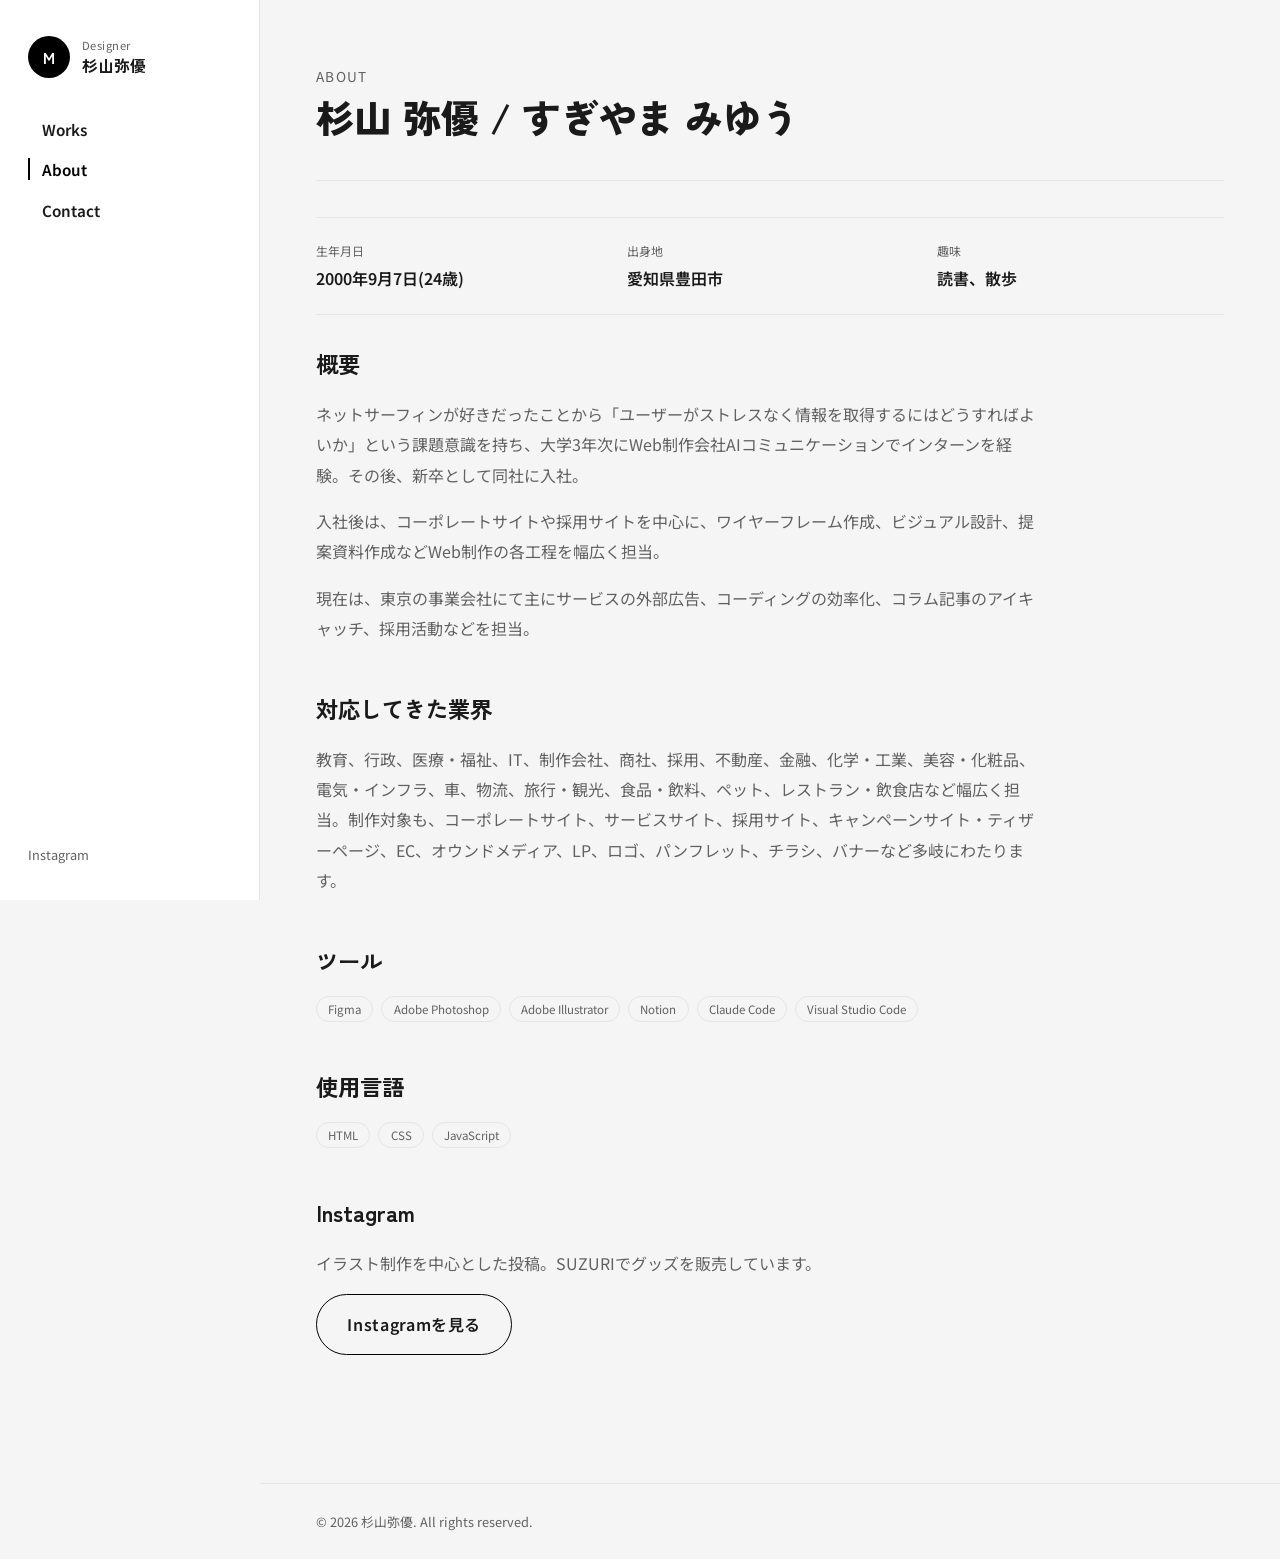
==== about.html @ 7ac0f760 "ABOUTページのプロフィール内容を更新 - MBTIを削除、趣味に「散歩」を追加 - 概要・現在の担当業務の説明文を更新 - ツール欄にClaude Code/Visual Studio Codeを" ====
<!DOCTYPE html>
<html lang="ja">
<head>
  <meta charset="UTF-8" />
  <meta name="viewport" content="width=device-width, initial-scale=1.0" />
  <title>About | ポートフォリオ</title>
  <link rel="stylesheet" href="css/styles.css" />
</head>
<body>
  <div class="layout">
    <aside class="sidebar">
      <a href="index.html" class="sidebar-profile">
        <span class="avatar">M</span>
        <span>
          <p class="sidebar-role">Designer</p>
          <p class="sidebar-name">杉山弥優</p>
        </span>
      </a>
      <nav class="sidebar-nav">
        <a href="works.html">Works</a>
        <a href="about.html">About</a>
        <a href="contact.html">Contact</a>
      </nav>
      <div class="sidebar-social">
        <a href="https://www.instagram.com/illustrate_sugiyama/" target="_blank" rel="noopener">Instagram</a>
      </div>
    </aside>
    <div class="sidebar-overlay"></div>

    <div class="main-column">
      <div class="mobile-topbar">
        <a href="index.html" class="logo">Portfolio</a>
        <button class="menu-toggle" aria-label="メニューを開く" aria-expanded="false">☰</button>
      </div>

      <main class="content">
        <section class="page-header">
          <p class="page-eyebrow">ABOUT</p>
          <h1>杉山 弥優 / すぎやま みゆう</h1>
        </section>

        <dl class="meta-grid about-meta">
          <div>
            <dt>生年月日</dt>
            <dd>2000年9月7日(24歳)</dd>
          </div>
          <div>
            <dt>出身地</dt>
            <dd>愛知県豊田市</dd>
          </div>
          <div>
            <dt>趣味</dt>
            <dd>読書、散歩</dd>
          </div>
        </dl>

        <section class="work-detail-section">
          <h2>概要</h2>
          <p>ネットサーフィンが好きだったことから「ユーザーがストレスなく情報を取得するにはどうすればよいか」という課題意識を持ち、大学3年次にWeb制作会社AIコミュニケーションでインターンを経験。その後、新卒として同社に入社。</p>
          <p>入社後は、コーポレートサイトや採用サイトを中心に、ワイヤーフレーム作成、ビジュアル設計、提案資料作成などWeb制作の各工程を幅広く担当。</p>
          <p>現在は、東京の事業会社にて主にサービスの外部広告、コーディングの効率化、コラム記事のアイキャッチ、採用活動などを担当。</p>
        </section>

        <section class="work-detail-section">
          <h2>対応してきた業界</h2>
          <p>教育、行政、医療・福祉、IT、制作会社、商社、採用、不動産、金融、化学・工業、美容・化粧品、電気・インフラ、車、物流、旅行・観光、食品・飲料、ペット、レストラン・飲食店など幅広く担当。制作対象も、コーポレートサイト、サービスサイト、採用サイト、キャンペーンサイト・ティザーページ、EC、オウンドメディア、LP、ロゴ、パンフレット、チラシ、バナーなど多岐にわたります。</p>
        </section>

        <section class="work-detail-section">
          <h2>ツール</h2>
          <div class="work-tags">
            <span class="work-tag">Figma</span>
            <span class="work-tag">Adobe Photoshop</span>
            <span class="work-tag">Adobe Illustrator</span>
            <span class="work-tag">Notion</span>
            <span class="work-tag">Claude Code</span>
            <span class="work-tag">Visual Studio Code</span>
          </div>
        </section>

        <section class="work-detail-section">
          <h2>使用言語</h2>
          <div class="work-tags">
            <span class="work-tag">HTML</span>
            <span class="work-tag">CSS</span>
            <span class="work-tag">JavaScript</span>
          </div>
        </section>

        <section class="work-detail-section">
          <h2>Instagram</h2>
          <p>イラスト制作を中心とした投稿。SUZURIでグッズを販売しています。</p>
          <p><a href="https://www.instagram.com/illustrate_sugiyama/" class="button secondary" target="_blank" rel="noopener">Instagramを見る</a></p>
        </section>
      </main>

      <footer class="site-footer">
        <p>© 2026 杉山弥優. All rights reserved.</p>
      </footer>
    </div>
  </div>

  <script src="js/main.js"></script>
</body>
</html>
---- css/styles.css ----
@import url('https://fonts.googleapis.com/css2?family=Zen+Kaku+Gothic+New:wght@400;500;700;900&family=Noto+Sans+JP:wght@400;500;700&display=swap');

:root {
  color-scheme: light;
  --bg: #f5f5f5;
  --surface: #ffffff;
  --canvas: #e6e6e6;
  --text: #1a1a1a;
  --muted: #616161;
  --border: #e5e5e5;
  --accent: #222222;
  --accent-strong: #000000;
  --shadow: 0 24px 64px rgba(0, 0, 0, 0.08);
  --font-heading: 'Zen Kaku Gothic New', 'Noto Sans JP', sans-serif;
  --font-body: 'Noto Sans JP', system-ui, sans-serif;
}

* {
  box-sizing: border-box;
}

html, body {
  margin: 0;
  padding: 0;
  font-family: var(--font-body);
  background: var(--bg);
  color: var(--text);
}

img {
  max-width: 100%;
  display: block;
}

a {
  color: inherit;
  text-decoration: none;
}

button {
  font: inherit;
}

/* ===== 全体レイアウト:左サイドバー + コンテンツ ===== */

.layout {
  display: flex;
  min-height: 100vh;
  align-items: stretch;
}

.sidebar {
  width: 260px;
  flex-shrink: 0;
  background: var(--surface);
  border-right: 1px solid var(--border);
  padding: 2.25rem 1.75rem;
  display: flex;
  flex-direction: column;
  gap: 2.5rem;
  position: sticky;
  top: 0;
  align-self: flex-start;
  height: 100vh;
  overflow-y: auto;
}

.sidebar-profile {
  display: flex;
  align-items: center;
  gap: 0.75rem;
}

.sidebar-profile:hover {
  opacity: 0.7;
}

.avatar {
  width: 42px;
  height: 42px;
  border-radius: 50%;
  background: var(--accent-strong);
  color: #fff;
  display: flex;
  align-items: center;
  justify-content: center;
  font-family: var(--font-heading);
  font-weight: 700;
  flex-shrink: 0;
}

.sidebar-role {
  margin: 0;
  font-size: 0.7rem;
  color: var(--muted);
  letter-spacing: 0.04em;
}

.sidebar-name {
  margin: 0;
  font-family: var(--font-heading);
  font-weight: 700;
  font-size: 1rem;
}

.sidebar-nav {
  display: flex;
  flex-direction: column;
  gap: 1.15rem;
}

.sidebar-nav a {
  font-weight: 600;
  font-size: 0.95rem;
  color: var(--text);
  border-left: 2px solid transparent;
  padding-left: 0.75rem;
  transition: color 0.2s ease, border-color 0.2s ease;
}

.sidebar-nav a:hover,
.sidebar-nav a.is-current {
  color: var(--accent-strong);
  border-left-color: var(--accent-strong);
}

.sidebar-social {
  margin-top: auto;
  display: flex;
  flex-direction: column;
  gap: 0.6rem;
}

.sidebar-social a {
  font-size: 0.8rem;
  color: var(--muted);
  transition: color 0.2s ease;
}

.sidebar-social a:hover {
  color: var(--text);
}

.mobile-topbar {
  display: none;
  align-items: center;
  justify-content: space-between;
  padding: 1rem 1.25rem;
  background: var(--surface);
  border-bottom: 1px solid var(--border);
  position: sticky;
  top: 0;
  z-index: 30;
}

.mobile-topbar .logo {
  font-family: var(--font-heading);
  font-weight: 700;
  letter-spacing: 0.05em;
}

.menu-toggle {
  background: transparent;
  border: none;
  font-size: 1.4rem;
  color: var(--text);
}

.sidebar-overlay {
  display: none;
}

.main-column {
  flex: 1;
  min-width: 0;
  display: flex;
  flex-direction: column;
}

.content {
  flex: 1;
  min-width: 0;
  padding: 3rem 3.5rem 5rem;
}

/* ===== TOPページ:角丸ヒーロー ===== */

.hero-card {
  background: var(--canvas);
  border-radius: 28px;
  padding: 3.5rem 2rem;
  display: flex;
  flex-direction: column;
  align-items: center;
  justify-content: center;
  gap: 1.5rem;
  position: relative;
  overflow: hidden;
  min-height: 420px;
  text-align: center;
}

.hero-visual {
  width: min(340px, 85%);
  aspect-ratio: 4 / 5;
  border-radius: 22px;
  background: linear-gradient(160deg, #d6d6d6, #b9b9b9);
  display: flex;
  align-items: center;
  justify-content: center;
  color: var(--muted);
  font-size: 0.85rem;
  letter-spacing: 0.05em;
}

.hero-caption-top {
  position: absolute;
  top: 2rem;
  left: 2rem;
  letter-spacing: 0.03em;
  color: var(--muted);
  font-size: 0.9rem;
  margin: 0;
}

.hero-caption-side {
  position: absolute;
  top: 2rem;
  right: 2rem;
  text-align: right;
  letter-spacing: 0.03em;
  color: var(--muted);
  line-height: 1.7;
  font-size: 0.9rem;
}

.hero-caption-bottom {
  position: absolute;
  bottom: 1.5rem;
  left: 50%;
  transform: translateX(-50%);
  color: var(--muted);
  font-size: 0.8rem;
  letter-spacing: 0.12em;
  margin: 0;
}

.hero-text {
  margin-top: 0.5rem;
}

.eyebrow {
  margin: 0;
  color: var(--muted);
  font-weight: 500;
  letter-spacing: 0.08em;
}

.hero-text h1 {
  margin: 2rem 0 0.75rem;
  font-family: var(--font-heading);
  font-weight: 700;
  font-size: clamp(1.9rem, 3.4vw, 2.75rem);
  line-height: 1.4;
}

.hero-text p {
  margin: 0;
  margin-top: 1.25rem;
  line-height: 1.9;
  color: var(--muted);
}

.hero-actions {
  margin-top: 1.5rem;
}

/* ===== セクション共通 ===== */

.section {
  padding: 4rem 0;
}

.section:first-child {
  padding-top: 0;
}

.section h2 {
  margin: 0 0 1.5rem;
  font-family: var(--font-heading);
  font-size: 1.8rem;
  font-weight: 700;
}

.section-lead {
  margin: -0.75rem 0 2rem;
  color: var(--muted);
  line-height: 1.8;
  max-width: 640px;
}

.section-footer {
  margin-top: 2rem;
}

.about-grid {
  display: grid;
  gap: 1.5rem;
  grid-template-columns: repeat(2, minmax(0, 1fr));
}

.about-grid h3 {
  margin-top: 0;
  font-family: var(--font-heading);
}

.about-grid ul {
  padding-left: 1.2rem;
  margin: 0;
}

/* ===== カード共通(TOP作品ティザーで使用) ===== */

.card-list {
  display: grid;
  gap: 1.5rem;
  grid-template-columns: repeat(auto-fill, minmax(240px, 1fr));
}

.card {
  padding: 1.6rem;
  background: var(--surface);
  border: 1px solid var(--border);
  border-radius: 16px;
  box-shadow: var(--shadow);
  transition: transform 0.25s ease, box-shadow 0.25s ease;
}

.card:hover {
  transform: translateY(-4px);
  box-shadow: 0 32px 72px rgba(0, 0, 0, 0.12);
}

.card h3 {
  margin-top: 0;
  font-family: var(--font-heading);
}

.card p {
  color: var(--muted);
  line-height: 1.7;
}

.contact-section {
  text-align: center;
}

.contact-section p {
  margin: 0 0 1.5rem;
  color: var(--muted);
}

.contact-actions {
  display: flex;
  justify-content: center;
  gap: 1rem;
  flex-wrap: wrap;
}

/* ===== ボタン ===== */

.button {
  display: inline-flex;
  align-items: center;
  justify-content: center;
  padding: 0.9rem 1.9rem;
  border-radius: 999px;
  background: var(--accent-strong);
  color: white;
  font-weight: 600;
  letter-spacing: 0.04em;
  transition: transform 0.2s ease, opacity 0.2s ease;
}

.button:hover {
  opacity: 0.8;
  transform: translateY(-2px);
}

.button.secondary {
  background: transparent;
  border: 1px solid var(--accent-strong);
  color: var(--text);
}

/* ===== 内側ページ共通ヘッダー(ABOUT/PROCESS等) ===== */

.page-header {
  padding: 0 0 2.25rem;
  margin-bottom: 2.25rem;
  border-bottom: 1px solid var(--border);
}

.page-eyebrow {
  margin: 0 0 0.5rem;
  color: var(--muted);
  font-size: 0.85rem;
  letter-spacing: 0.1em;
}

.page-header h1 {
  margin: 0;
  font-family: var(--font-heading);
  font-weight: 900;
  font-size: clamp(1.9rem, 3vw, 2.6rem);
}

.page-header p {
  margin: 1rem 0 0;
  color: var(--muted);
  max-width: 640px;
  line-height: 1.8;
}

/* ===== WORKS詳細 ===== */

.work-detail-summary {
  margin: 1rem 0 0;
  color: var(--muted);
  max-width: 640px;
  line-height: 1.8;
}

.meta-grid {
  display: grid;
  grid-template-columns: repeat(auto-fit, minmax(160px, 1fr));
  gap: 1.5rem;
  margin: 2rem 0;
  padding: 1.5rem 0;
  border-top: 1px solid var(--border);
  border-bottom: 1px solid var(--border);
}

.meta-grid dt {
  font-size: 0.75rem;
  color: var(--muted);
  margin-bottom: 0.4rem;
}

.meta-grid dd {
  margin: 0;
  font-weight: 600;
  word-break: break-word;
}

.work-detail-thumb {
  aspect-ratio: 16 / 9;
  font-size: 1rem;
  margin-bottom: 2.5rem;
}

.work-detail-section {
  margin-bottom: 3rem;
}

.work-detail-section h2 {
  font-family: var(--font-heading);
  font-size: 1.4rem;
  margin: 0 0 1.25rem;
}

.work-detail-section > p {
  max-width: 720px;
  color: var(--muted);
  line-height: 1.9;
}

.work-meta {
  font-size: 0.85rem;
}

.work-detail-tags {
  margin-bottom: 2rem;
}

.work-meta-list {
  display: flex;
  flex-direction: column;
  gap: 1rem;
  margin: 2rem 0;
  padding-top: 1.5rem;
  border-top: 1px solid var(--border);
}

.work-meta-list > div {
  display: flex;
  gap: 1.5rem;
}

.work-meta-list dt {
  flex: 0 0 90px;
  color: var(--muted);
  font-size: 0.85rem;
}

.work-meta-list dd {
  margin: 0;
  font-weight: 600;
}

.work-detail-link {
  display: flex;
  align-items: center;
  gap: 0.5rem;
  padding-top: 1.5rem;
  margin: 0 0 2rem;
  border-top: 1px solid var(--border);
  color: var(--muted);
}

.work-detail-link a {
  color: var(--text);
  word-break: break-all;
}

.work-points {
  margin: 0;
  padding-left: 1.2rem;
  max-width: 720px;
  display: flex;
  flex-direction: column;
  gap: 0.75rem;
  color: var(--muted);
  line-height: 1.8;
}

.process-list {
  display: flex;
  flex-direction: column;
  gap: 2rem;
}

.process-step {
  display: grid;
  grid-template-columns: 220px 1fr;
  gap: 1.5rem;
  align-items: start;
}

.process-step-image {
  aspect-ratio: 4 / 3;
  border-radius: 16px;
  background: var(--canvas);
  display: flex;
  align-items: center;
  justify-content: center;
  color: var(--muted);
  font-size: 0.8rem;
}

.process-step h3 {
  margin: 0 0 0.5rem;
  font-family: var(--font-heading);
  font-size: 1.05rem;
}

.process-step p {
  margin: 0;
  color: var(--muted);
  line-height: 1.8;
}

@media (max-width: 640px) {
  .meta-grid {
    grid-template-columns: 1fr;
  }

  .process-step {
    grid-template-columns: 1fr;
  }
}

/* ===== WORKS一覧:フィルタピル + カードグリッド ===== */

.works-title-row {
  display: flex;
  align-items: baseline;
  gap: 0.6rem;
  flex-wrap: wrap;
}

.works-count {
  font-size: 1rem;
  color: var(--muted);
}

.filter-pills {
  display: flex;
  flex-direction: column;
  gap: 0.85rem;
  margin: 1.75rem 0 2.5rem;
}

.filter-pills > .filter-pill {
  align-self: flex-start;
}

.filter-group {
  display: flex;
  flex-wrap: wrap;
  align-items: center;
  gap: 0.75rem;
}

.filter-group-label {
  flex: 0 0 auto;
  font-size: 0.78rem;
  color: var(--muted);
  min-width: 120px;
}

.filter-group-pills {
  display: flex;
  flex-wrap: wrap;
  gap: 0.6rem;
}

.filter-pill {
  padding: 0.5rem 1.15rem;
  border-radius: 999px;
  border: 1px solid var(--border);
  background: var(--surface);
  color: var(--muted);
  font-size: 0.85rem;
  cursor: pointer;
  transition: background 0.2s ease, color 0.2s ease, border-color 0.2s ease;
}

.filter-pill:hover {
  border-color: var(--accent-strong);
  color: var(--text);
}

.filter-pill.is-active {
  background: var(--accent-strong);
  border-color: var(--accent-strong);
  color: #fff;
}

.works-grid {
  display: grid;
  grid-template-columns: repeat(2, 1fr);
  gap: 2rem;
}

.work-card {
  display: block;
}

.work-thumb {
  border-radius: 20px;
  background: var(--canvas);
  aspect-ratio: 4 / 3;
  display: flex;
  align-items: center;
  justify-content: center;
  color: var(--muted);
  font-size: 0.85rem;
  overflow: hidden;
  transition: transform 0.25s ease;
}

.work-card:hover .work-thumb {
  transform: translateY(-5px);
}

.work-card h3 {
  margin: 1rem 0 0.6rem;
  font-family: var(--font-heading);
  font-size: 1.05rem;
}

.work-card-meta {
  display: flex;
  align-items: center;
  justify-content: space-between;
  gap: 0.75rem;
}

.work-tags {
  display: flex;
  gap: 0.5rem;
  flex-wrap: wrap;
}

.work-period {
  font-size: 0.75rem;
  color: var(--muted);
  white-space: nowrap;
}

.work-tag {
  font-size: 0.72rem;
  padding: 0.25rem 0.7rem;
  border-radius: 999px;
  background: var(--bg);
  color: var(--muted);
  border: 1px solid var(--border);
}

.coming-soon {
  padding: 1rem 0 2rem;
}

.coming-soon .placeholder-box {
  border: 1px dashed var(--border);
  border-radius: 16px;
  padding: 3rem 2rem;
  text-align: center;
  color: var(--muted);
  line-height: 1.9;
}

/* ===== フッター ===== */

.site-footer {
  border-top: 1px solid var(--border);
  padding: 1.75rem 3.5rem;
  background: var(--bg);
}

.site-footer p {
  margin: 0;
  color: var(--muted);
  font-size: 0.8rem;
}

/* タブレットサイズ */
@media (max-width: 900px) {
  .about-grid {
    grid-template-columns: 1fr;
  }

  .works-grid {
    grid-template-columns: 1fr;
  }
}

@media (max-width: 880px) {
  .layout {
    flex-direction: column;
  }

  .sidebar {
    position: fixed;
    top: 0;
    left: 0;
    height: 100vh;
    width: 260px;
    transform: translateX(-100%);
    transition: transform 0.25s ease;
    z-index: 40;
  }

  .sidebar.is-open {
    transform: translateX(0);
    box-shadow: 0 0 48px rgba(0, 0, 0, 0.18);
  }

  .sidebar-overlay {
    display: none;
    position: fixed;
    inset: 0;
    background: rgba(0, 0, 0, 0.3);
    z-index: 35;
  }

  .sidebar-overlay.is-open {
    display: block;
  }

  .mobile-topbar {
    display: flex;
  }

  .content {
    padding: 2rem 1.25rem 3rem;
  }

  .site-footer {
    padding: 1.5rem 1.25rem;
  }
}

/* スマホサイズ */

@media (max-width: 560px) {
  .hero-card {
    padding: 2.5rem 1.25rem;
    min-height: 360px;
  }

  .hero-caption-top,
  .hero-caption-side {
    position: static;
    text-align: center;
    margin: 0 0 0.5rem;
  }

  .page-header,
  .section {
    padding-top: 2rem;
  }

  .filter-group {
    flex-direction: column;
    align-items: flex-start;
    gap: 0.5rem;
  }

  .filter-group-label {
    min-width: 0;
  }
}

/* ===== 作品詳細モーダル(半分パネル) ===== */

body.modal-open {
  overflow: hidden;
}

.detail-modal-backdrop {
  position: fixed;
  inset: 0;
  background: rgba(0, 0, 0, 0.4);
  opacity: 0;
  pointer-events: none;
  transition: opacity 0.25s ease;
  z-index: 60;
}

.detail-modal-backdrop.is-open {
  opacity: 1;
  pointer-events: auto;
}

.detail-modal {
  position: fixed;
  top: 0;
  right: 0;
  bottom: 0;
  width: min(640px, 58vw);
  background: var(--surface);
  box-shadow: -16px 0 48px rgba(0, 0, 0, 0.18);
  transform: translateX(100%);
  transition: transform 0.3s ease;
  z-index: 61;
  overflow-y: auto;
  padding: 3.5rem 3rem 4rem;
}

.detail-modal.is-open {
  transform: translateX(0);
}

.detail-modal-close {
  position: sticky;
  top: 0;
  display: flex;
  align-items: center;
  justify-content: center;
  width: 40px;
  height: 40px;
  margin: 0 0 1.5rem auto;
  border: 1px solid var(--border);
  border-radius: 999px;
  background: var(--surface);
  color: var(--text);
  font-size: 1.25rem;
  line-height: 1;
  cursor: pointer;
}

.detail-modal-close:hover {
  background: var(--bg);
}

@media (max-width: 880px) {
  .detail-modal {
    width: 100%;
    padding: 4.5rem 1.25rem 3rem;
  }
}
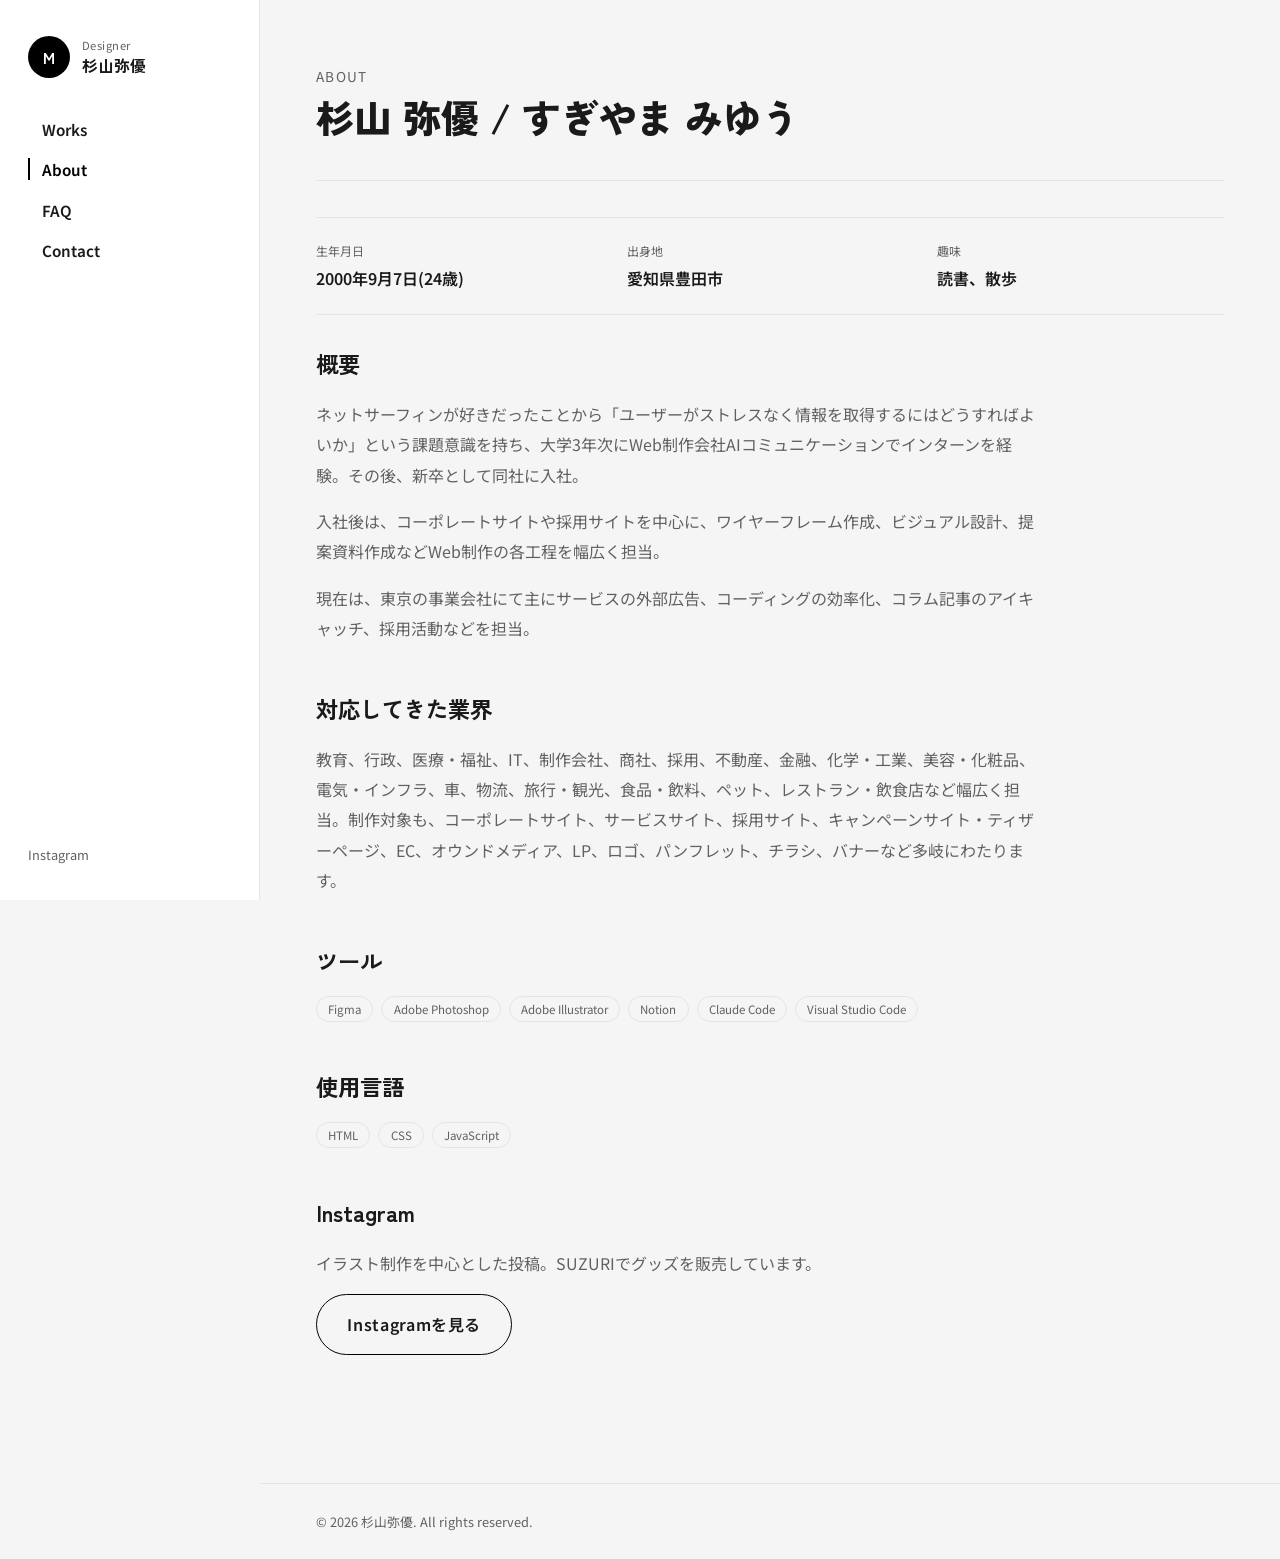
==== commit 0ac2eae6: "FAQページ追加、WORKS文章のCSV出力、TOPページWorksをランダム表示に変更 - faq.html新設(内容は準備中、CONTACTの直前にナビ配置) - js/works-data.js" ====
--- a/about.html
+++ b/about.html
@@ -19,6 +19,7 @@
       <nav class="sidebar-nav">
         <a href="works.html">Works</a>
         <a href="about.html">About</a>
+        <a href="faq.html">FAQ</a>
         <a href="contact.html">Contact</a>
       </nav>
       <div class="sidebar-social">
--- a/css/styles.css
+++ b/css/styles.css
@@ -596,33 +596,9 @@
 
 .filter-pills {
   display: flex;
-  flex-direction: column;
-  gap: 0.85rem;
-  margin: 1.75rem 0 2.5rem;
-}
-
-.filter-pills > .filter-pill {
-  align-self: flex-start;
-}
-
-.filter-group {
-  display: flex;
-  flex-wrap: wrap;
-  align-items: center;
-  gap: 0.75rem;
-}
-
-.filter-group-label {
-  flex: 0 0 auto;
-  font-size: 0.78rem;
-  color: var(--muted);
-  min-width: 120px;
-}
-
-.filter-group-pills {
-  display: flex;
   flex-wrap: wrap;
   gap: 0.6rem;
+  margin: 1.75rem 0 2.5rem;
 }
 
 .filter-pill {
@@ -810,16 +786,6 @@
   .page-header,
   .section {
     padding-top: 2rem;
-  }
-
-  .filter-group {
-    flex-direction: column;
-    align-items: flex-start;
-    gap: 0.5rem;
-  }
-
-  .filter-group-label {
-    min-width: 0;
   }
 }
 
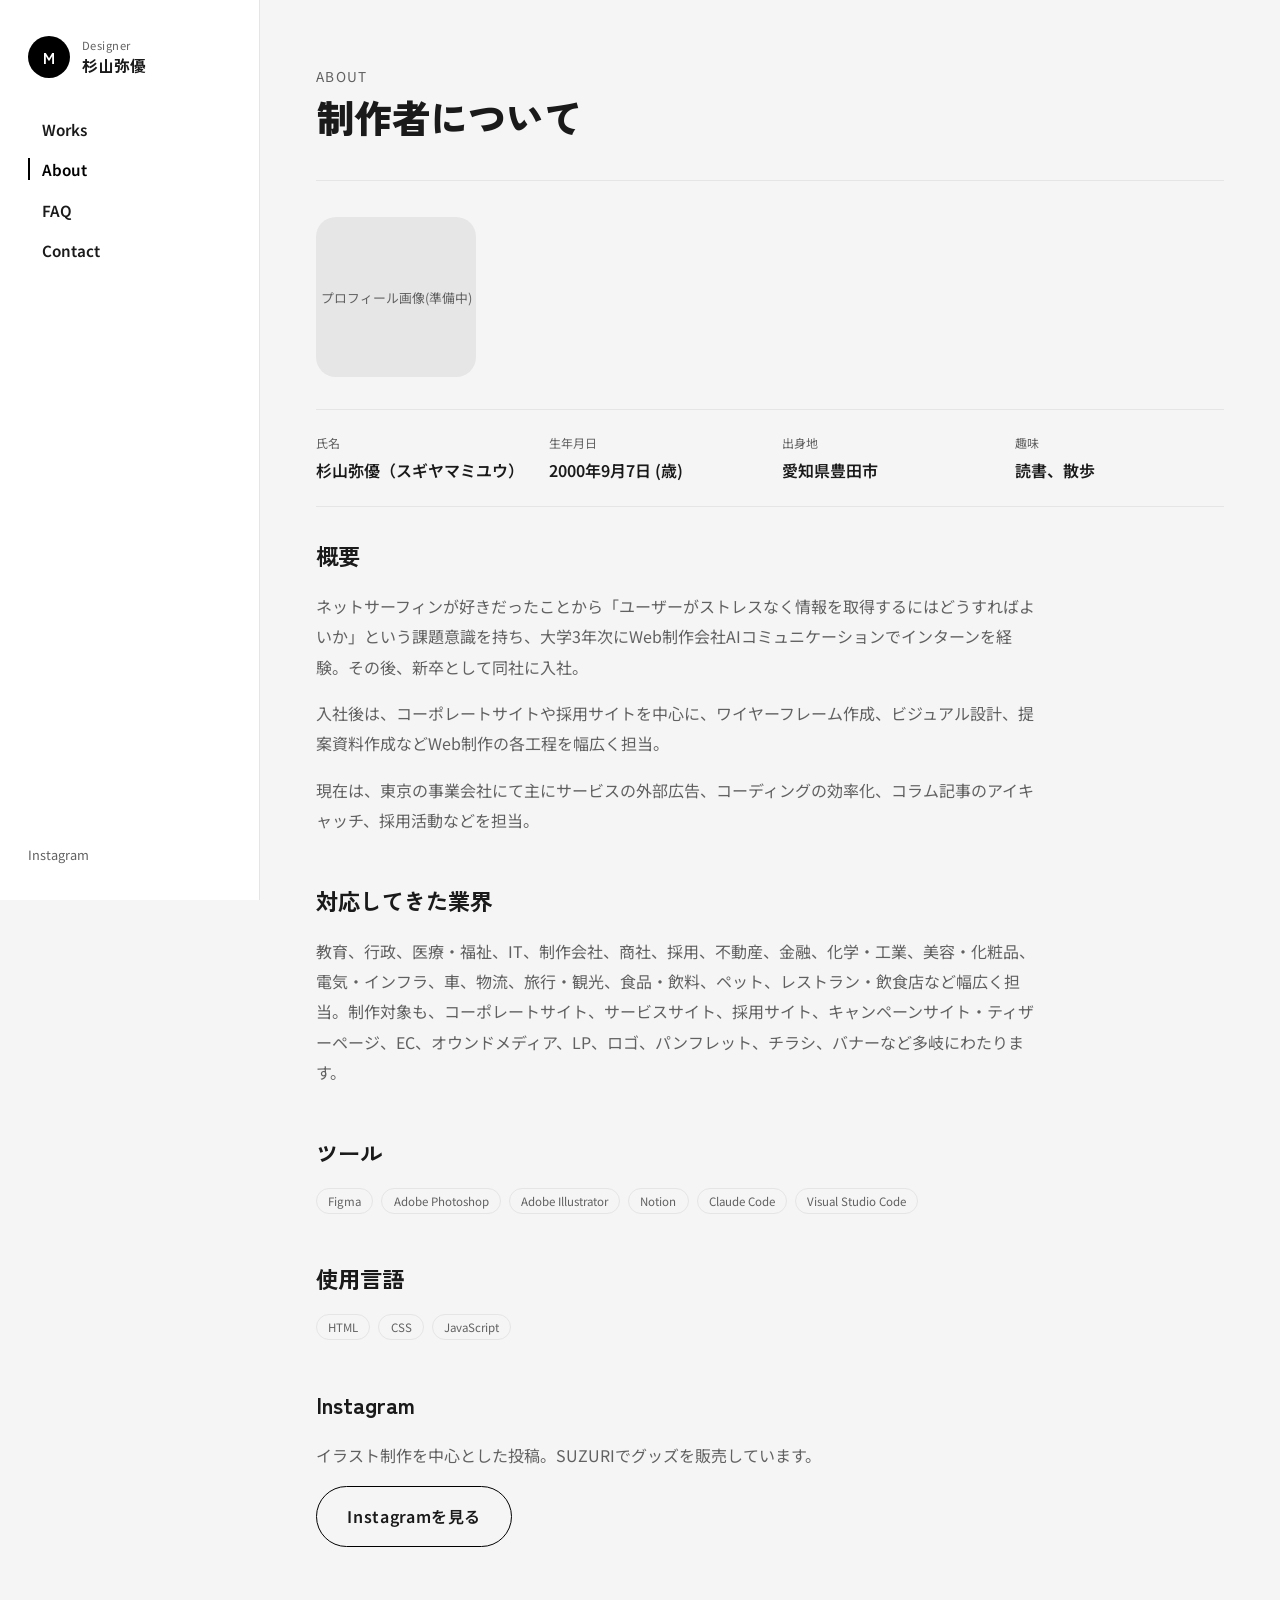
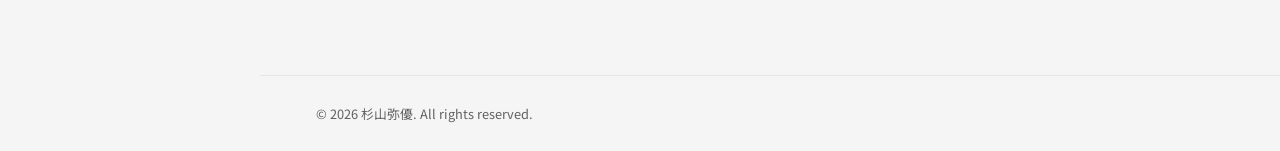
==== commit c0fffcef: "ABOUTにプロフィール画像枠を追加、FAQのホバー幅を修正 - about.htmlの見出し直下にプロフィール画像用プレースホルダー(.profile-photo)を追加 - FAQの質問行のホバー" ====
--- a/about.html
+++ b/about.html
@@ -37,13 +37,19 @@
       <main class="content">
         <section class="page-header">
           <p class="page-eyebrow">ABOUT</p>
-          <h1>杉山 弥優 / すぎやま みゆう</h1>
+          <h1>制作者について</h1>
         </section>
+
+        <div class="profile-photo">プロフィール画像(準備中)</div>
 
         <dl class="meta-grid about-meta">
           <div>
+            <dt>氏名</dt>
+            <dd>杉山弥優（スギヤマミユウ）</dd>
+          </div>
+          <div>
             <dt>生年月日</dt>
-            <dd>2000年9月7日(24歳)</dd>
+            <dd>2000年9月7日 (<span id="age"></span>歳)</dd>
           </div>
           <div>
             <dt>出身地</dt>
--- a/css/styles.css
+++ b/css/styles.css
@@ -422,6 +422,21 @@
   line-height: 1.8;
 }
 
+.profile-photo {
+  width: 160px;
+  aspect-ratio: 1 / 1;
+  border-radius: 20px;
+  background: var(--canvas);
+  display: flex;
+  align-items: center;
+  justify-content: center;
+  color: var(--muted);
+  font-size: 0.8rem;
+  text-align: center;
+  overflow: hidden;
+  margin-bottom: 2rem;
+}
+
 /* ===== WORKS詳細 ===== */
 
 .work-detail-summary {
@@ -857,3 +872,99 @@
     padding: 4.5rem 1.25rem 3rem;
   }
 }
+
+/* ===== FAQアコーディオン ===== */
+
+.faq-list {
+  display: flex;
+  flex-direction: column;
+  gap: 1rem;
+  max-width: 720px;
+  margin: 2rem 0 3rem;
+}
+
+.faq-item {
+  border: 1px solid var(--border);
+  border-radius: 16px;
+  background: var(--surface);
+  overflow: hidden;
+}
+
+.faq-question {
+  width: 100%;
+  display: flex;
+  align-items: center;
+  justify-content: space-between;
+  gap: 1.5rem;
+  padding: 1.25rem 1.5rem;
+  border: none;
+  border-radius: inherit;
+  background: none;
+  text-align: left;
+  font-family: var(--font-heading);
+  font-size: 1rem;
+  font-weight: 600;
+  color: var(--text);
+  cursor: pointer;
+}
+
+.faq-question:hover {
+  background: var(--bg);
+}
+
+.faq-icon {
+  position: relative;
+  flex: 0 0 20px;
+  width: 20px;
+  height: 20px;
+}
+
+.faq-icon::before,
+.faq-icon::after {
+  content: '';
+  position: absolute;
+  top: 50%;
+  left: 50%;
+  background: var(--text);
+  transform: translate(-50%, -50%);
+}
+
+.faq-icon::before {
+  width: 14px;
+  height: 2px;
+}
+
+.faq-icon::after {
+  width: 2px;
+  height: 14px;
+  transition: transform 0.25s ease;
+}
+
+.faq-item.is-open .faq-icon::after {
+  transform: translate(-50%, -50%) scaleY(0);
+}
+
+.faq-answer {
+  display: grid;
+  grid-template-rows: 0fr;
+  transition: grid-template-rows 0.3s ease;
+}
+
+.faq-answer-inner {
+  overflow: hidden;
+  padding: 0.25rem 1.5rem 1.5rem;
+}
+
+.faq-answer-inner > p,
+.faq-answer-inner > ul {
+  color: var(--muted);
+  line-height: 1.9;
+}
+
+.faq-answer-inner > * + * {
+  margin-top: 1rem;
+}
+
+.faq-item.is-open .faq-answer {
+  grid-template-rows: 1fr;
+}
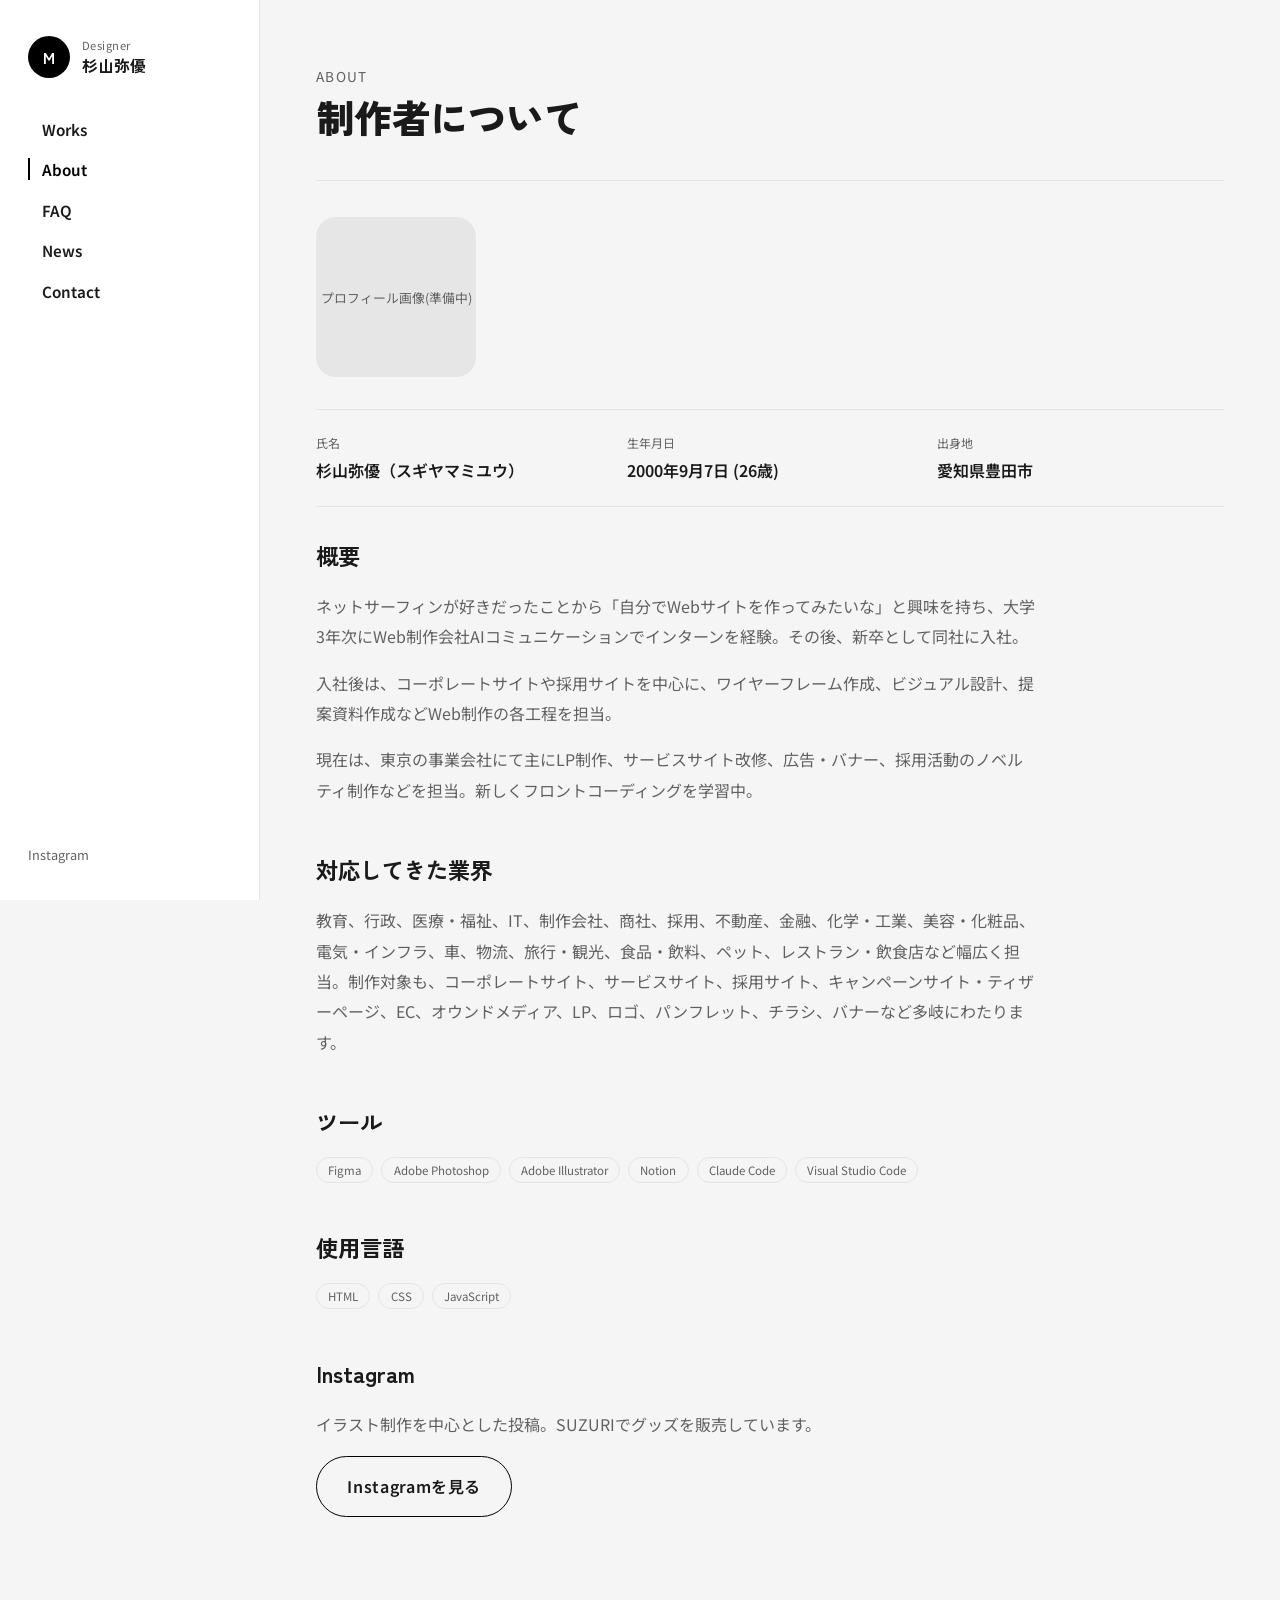
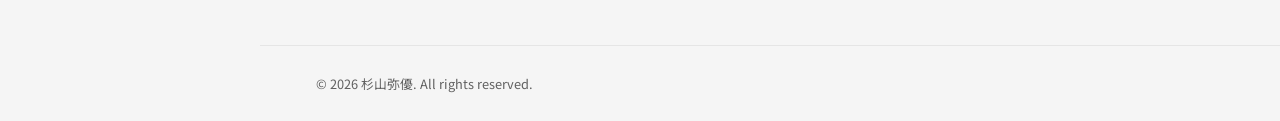
==== commit 6bddbf92: "モバイルメニューを右スライドに、MVランダム画像切替、NEWSページ追加 - モバイル時のハンバーガーメニュー(サイドバー)を左からではなく右からスライドイン - TOPページMV(.hero-vis" ====
--- a/about.html
+++ b/about.html
@@ -20,6 +20,7 @@
         <a href="works.html">Works</a>
         <a href="about.html">About</a>
         <a href="faq.html">FAQ</a>
+        <a href="news.html">News</a>
         <a href="contact.html">Contact</a>
       </nav>
       <div class="sidebar-social">
@@ -55,17 +56,13 @@
             <dt>出身地</dt>
             <dd>愛知県豊田市</dd>
           </div>
-          <div>
-            <dt>趣味</dt>
-            <dd>読書、散歩</dd>
-          </div>
         </dl>
 
         <section class="work-detail-section">
           <h2>概要</h2>
-          <p>ネットサーフィンが好きだったことから「ユーザーがストレスなく情報を取得するにはどうすればよいか」という課題意識を持ち、大学3年次にWeb制作会社AIコミュニケーションでインターンを経験。その後、新卒として同社に入社。</p>
-          <p>入社後は、コーポレートサイトや採用サイトを中心に、ワイヤーフレーム作成、ビジュアル設計、提案資料作成などWeb制作の各工程を幅広く担当。</p>
-          <p>現在は、東京の事業会社にて主にサービスの外部広告、コーディングの効率化、コラム記事のアイキャッチ、採用活動などを担当。</p>
+          <p>ネットサーフィンが好きだったことから「自分でWebサイトを作ってみたいな」と興味を持ち、大学3年次にWeb制作会社AIコミュニケーションでインターンを経験。その後、新卒として同社に入社。</p>
+          <p>入社後は、コーポレートサイトや採用サイトを中心に、ワイヤーフレーム作成、ビジュアル設計、提案資料作成などWeb制作の各工程を担当。</p>
+          <p>現在は、東京の事業会社にて主にLP制作、サービスサイト改修、広告・バナー、採用活動のノベルティ制作などを担当。新しくフロントコーディングを学習中。</p>
         </section>
 
         <section class="work-detail-section">
--- a/css/styles.css
+++ b/css/styles.css
@@ -211,6 +211,19 @@
   color: var(--muted);
   font-size: 0.85rem;
   letter-spacing: 0.05em;
+  overflow: hidden;
+  transition: opacity 0.4s ease;
+}
+
+.hero-visual.is-fading {
+  opacity: 0;
+}
+
+.hero-visual img {
+  width: 100%;
+  height: 100%;
+  object-fit: cover;
+  border-radius: inherit;
 }
 
 .hero-caption-top {
@@ -745,17 +758,17 @@
   .sidebar {
     position: fixed;
     top: 0;
-    left: 0;
+    right: 0;
     height: 100vh;
     width: 260px;
-    transform: translateX(-100%);
+    transform: translateX(100%);
     transition: transform 0.25s ease;
     z-index: 40;
   }
 
   .sidebar.is-open {
     transform: translateX(0);
-    box-shadow: 0 0 48px rgba(0, 0, 0, 0.18);
+    box-shadow: -8px 0 32px rgba(0, 0, 0, 0.18);
   }
 
   .sidebar-overlay {
@@ -968,3 +981,43 @@
 .faq-item.is-open .faq-answer {
   grid-template-rows: 1fr;
 }
+
+/* ===== NEWS ===== */
+
+.news-list {
+  display: flex;
+  flex-direction: column;
+  gap: 2rem;
+  max-width: 720px;
+  margin: 2rem 0 3rem;
+}
+
+.news-item {
+  padding-bottom: 2rem;
+  border-bottom: 1px solid var(--border);
+}
+
+.news-item:last-child {
+  border-bottom: none;
+  padding-bottom: 0;
+}
+
+.news-date {
+  display: block;
+  margin-bottom: 0.5rem;
+  color: var(--muted);
+  font-size: 0.85rem;
+  letter-spacing: 0.05em;
+}
+
+.news-item h2 {
+  margin: 0 0 0.75rem;
+  font-family: var(--font-heading);
+  font-size: 1.15rem;
+}
+
+.news-item p {
+  margin: 0;
+  color: var(--muted);
+  line-height: 1.9;
+}
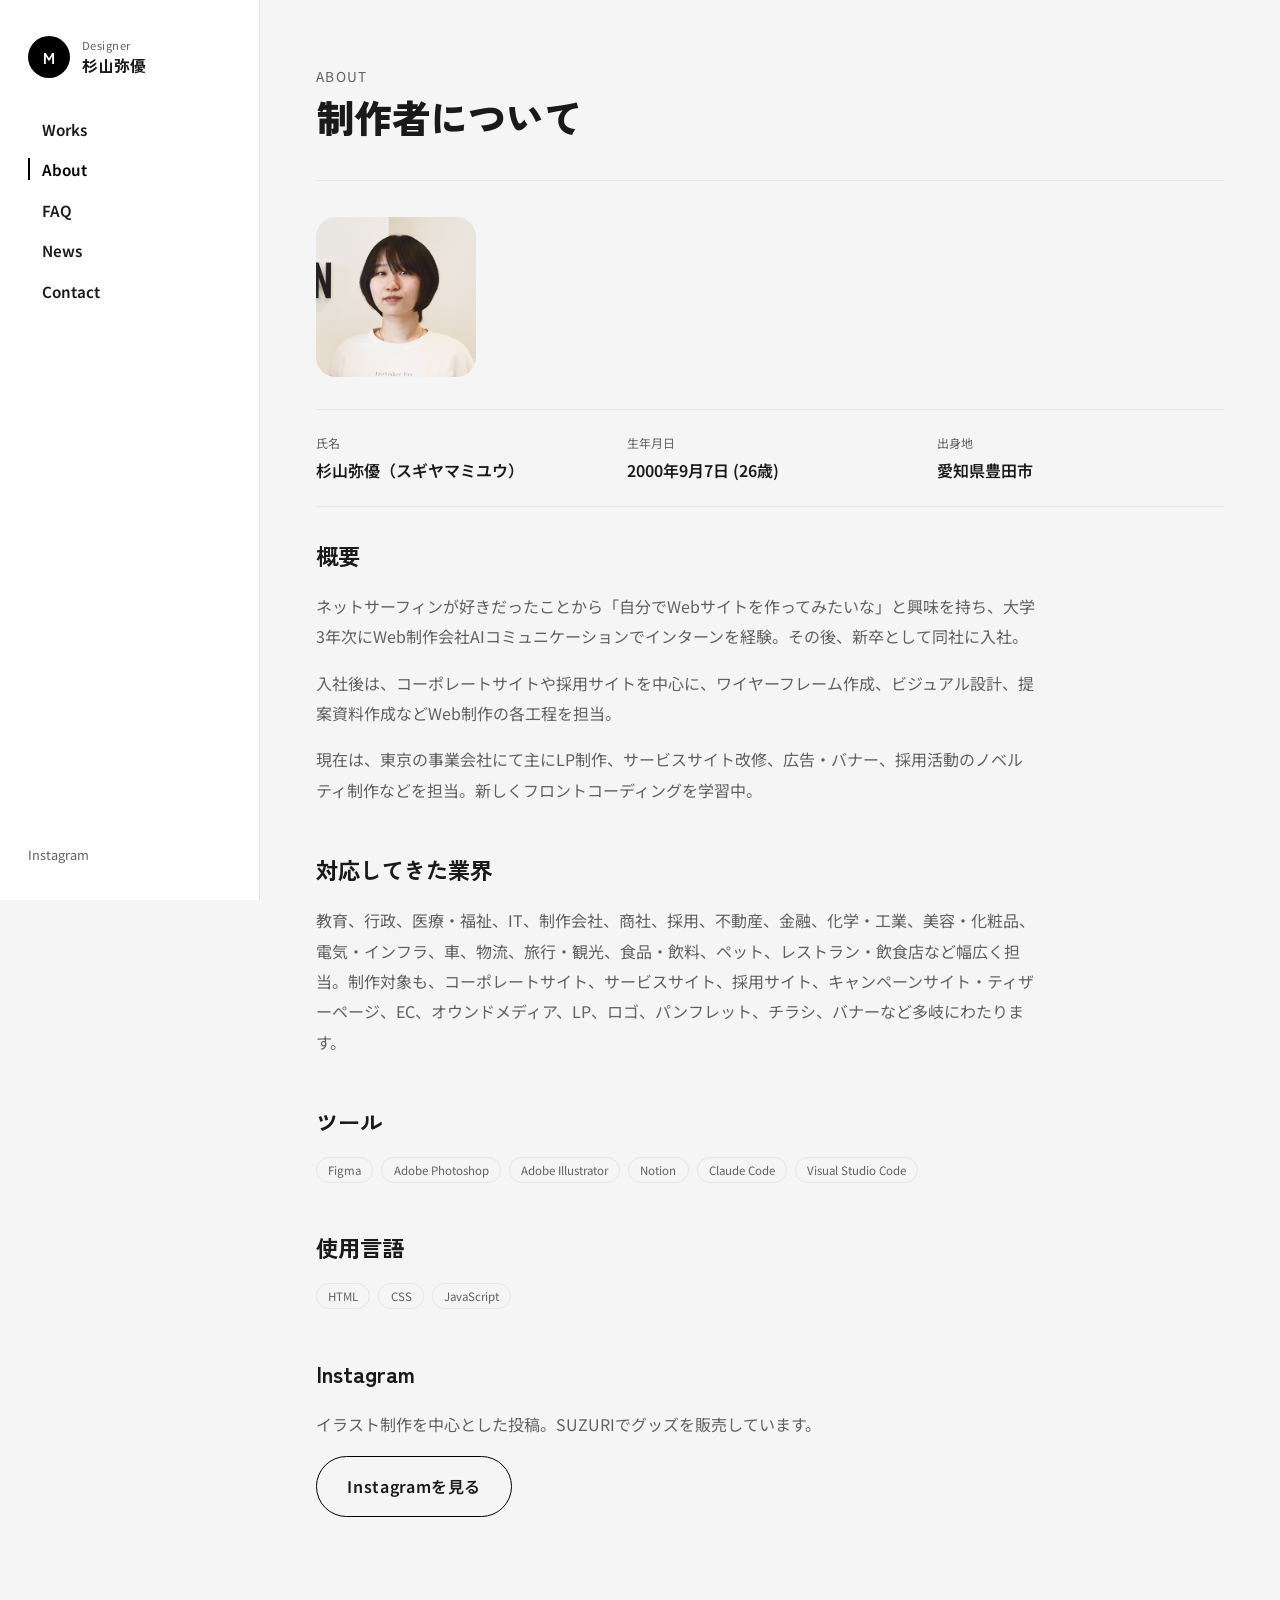
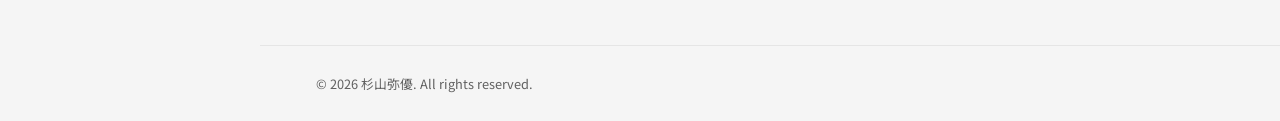
==== commit 775263fd: "ABOUTページのプロフィール写真を差し替え プレースホルダー(プロフィール画像(準備中))をimages/profile/profile.jpg に差し替え。  Co-Authored-By: Cl" ====
--- a/about.html
+++ b/about.html
@@ -41,7 +41,7 @@
           <h1>制作者について</h1>
         </section>
 
-        <div class="profile-photo">プロフィール画像(準備中)</div>
+        <div class="profile-photo"><img src="images/profile/profile.jpg" alt="杉山弥優"></div>
 
         <dl class="meta-grid about-meta">
           <div>
--- a/css/styles.css
+++ b/css/styles.css
@@ -190,46 +190,154 @@
   border-radius: 28px;
   padding: 3.5rem 2rem;
   display: flex;
-  flex-direction: column;
+  flex-direction: row;
   align-items: center;
   justify-content: center;
-  gap: 1.5rem;
+  gap: 2.5rem;
   position: relative;
   overflow: hidden;
-  min-height: 420px;
-  text-align: center;
-}
-
-.hero-visual {
-  width: min(340px, 85%);
-  aspect-ratio: 4 / 5;
-  border-radius: 22px;
-  background: linear-gradient(160deg, #d6d6d6, #b9b9b9);
-  display: flex;
-  align-items: center;
-  justify-content: center;
-  color: var(--muted);
-  font-size: 0.85rem;
-  letter-spacing: 0.05em;
+  text-align: left;
+}
+
+.hero-caption-column {
+  flex: 0 0 auto;
+  width: min(220px, 28%);
+  display: flex;
+  flex-direction: column;
+  gap: 1.5rem;
+}
+
+/* MV(参考: shunsukesatake.com のp-top__mv。1枚のビジュアル+情報+次のプレビュー) */
+
+.hero-mv {
+  position: relative;
+  flex: 1 1 auto;
+  min-width: 0;
+  max-width: 600px;
+  aspect-ratio: 4 / 3;
+  border-radius: 20px;
   overflow: hidden;
-  transition: opacity 0.4s ease;
-}
-
-.hero-visual.is-fading {
-  opacity: 0;
-}
-
-.hero-visual img {
+  background: var(--canvas);
+}
+
+.hero-mv-link {
+  position: absolute;
+  inset: 0;
+  display: block;
+}
+
+.hero-mv-img {
   width: 100%;
   height: 100%;
   object-fit: cover;
+}
+
+.hero-mv-overlay {
+  position: absolute;
+  inset: auto 0 0 0;
+  height: 55%;
+  background: linear-gradient(to top, rgba(0, 0, 0, 0.75), rgba(0, 0, 0, 0));
+  pointer-events: none;
+}
+
+.hero-mv-info {
+  position: absolute;
+  left: 1.75rem;
+  right: 7.5rem;
+  bottom: 1.5rem;
+  text-align: left;
+  color: #fff;
+}
+
+.hero-mv-info-title {
+  margin: 0 0 0.35rem;
+  font-family: var(--font-heading);
+  font-size: 1.1rem;
+  font-weight: 600;
+  line-height: 1.4;
+}
+
+.hero-mv-info-tag {
+  margin: 0;
+  font-size: 0.75rem;
+  letter-spacing: 0.05em;
+  opacity: 0.85;
+}
+
+.hero-mv-progress {
+  position: absolute;
+  top: 1.25rem;
+  left: 1.75rem;
+  right: 1.75rem;
+  height: 2px;
+  border-radius: 999px;
+  background: rgba(255, 255, 255, 0.35);
+  overflow: hidden;
+}
+
+.hero-mv-progress-bar {
+  display: block;
+  width: 0%;
+  height: 100%;
+  background: #fff;
   border-radius: inherit;
 }
 
+.hero-mv-progress-bar.is-playing {
+  animation: hero-mv-progress 5s linear forwards;
+}
+
+@keyframes hero-mv-progress {
+  from {
+    width: 0%;
+  }
+  to {
+    width: 100%;
+  }
+}
+
+.hero-mv-next {
+  position: absolute;
+  right: 1.25rem;
+  bottom: 1.25rem;
+  width: 92px;
+  aspect-ratio: 4 / 3;
+  padding: 0;
+  border: 2px solid rgba(255, 255, 255, 0.85);
+  border-radius: 14px;
+  overflow: hidden;
+  cursor: pointer;
+  background: var(--canvas);
+  box-shadow: 0 4px 16px rgba(0, 0, 0, 0.3);
+  transition: transform 0.2s ease;
+}
+
+.hero-mv-next:hover {
+  transform: translateY(-3px) scale(1.03);
+}
+
+.hero-mv-next-img {
+  position: absolute;
+  inset: 0;
+  width: 100%;
+  height: 100%;
+  object-fit: cover;
+}
+
+.hero-mv-next-label {
+  position: absolute;
+  left: 0;
+  right: 0;
+  bottom: 0;
+  padding: 0.25rem 0;
+  font-size: 0.6rem;
+  letter-spacing: 0.08em;
+  text-align: center;
+  color: #fff;
+  background: rgba(0, 0, 0, 0.55);
+}
+
 .hero-caption-top {
-  position: absolute;
-  top: 2rem;
-  left: 2rem;
   letter-spacing: 0.03em;
   color: var(--muted);
   font-size: 0.9rem;
@@ -237,21 +345,15 @@
 }
 
 .hero-caption-side {
-  position: absolute;
-  top: 2rem;
-  right: 2rem;
-  text-align: right;
+  text-align: left;
   letter-spacing: 0.03em;
   color: var(--muted);
   line-height: 1.7;
   font-size: 0.9rem;
+  margin: 0;
 }
 
 .hero-caption-bottom {
-  position: absolute;
-  bottom: 1.5rem;
-  left: 50%;
-  transform: translateX(-50%);
   color: var(--muted);
   font-size: 0.8rem;
   letter-spacing: 0.12em;
@@ -450,6 +552,12 @@
   margin-bottom: 2rem;
 }
 
+.profile-photo img {
+  width: 100%;
+  height: 100%;
+  object-fit: cover;
+}
+
 /* ===== WORKS詳細 ===== */
 
 .work-detail-summary {
@@ -487,6 +595,20 @@
   margin-bottom: 2.5rem;
 }
 
+.work-gallery {
+  display: grid;
+  grid-template-columns: repeat(auto-fit, minmax(240px, 1fr));
+  gap: 1rem;
+  margin-bottom: 2.5rem;
+}
+
+.work-gallery img {
+  width: 100%;
+  aspect-ratio: 4 / 3;
+  object-fit: cover;
+  border-radius: 20px;
+}
+
 .work-detail-section {
   margin-bottom: 3rem;
 }
@@ -653,7 +775,7 @@
 
 .works-grid {
   display: grid;
-  grid-template-columns: repeat(2, 1fr);
+  grid-template-columns: repeat(3, 1fr);
   gap: 2rem;
 }
 
@@ -672,6 +794,13 @@
   font-size: 0.85rem;
   overflow: hidden;
   transition: transform 0.25s ease;
+}
+
+.work-thumb img,
+.work-detail-thumb img {
+  width: 100%;
+  height: 100%;
+  object-fit: cover;
 }
 
 .work-card:hover .work-thumb {
@@ -742,10 +871,6 @@
 /* タブレットサイズ */
 @media (max-width: 900px) {
   .about-grid {
-    grid-template-columns: 1fr;
-  }
-
-  .works-grid {
     grid-template-columns: 1fr;
   }
 }
@@ -791,24 +916,59 @@
     padding: 2rem 1.25rem 3rem;
   }
 
+  .works-grid {
+    grid-template-columns: repeat(2, 1fr);
+    gap: 1.25rem;
+  }
+
   .site-footer {
     padding: 1.5rem 1.25rem;
   }
+
+  .hero-card {
+    flex-direction: column;
+    padding: 0;
+    gap: 0;
+  }
+
+  .hero-caption-column {
+    display: none;
+  }
+
+  .hero-mv {
+    width: 100%;
+    max-width: none;
+    border-radius: inherit;
+  }
 }
 
 /* スマホサイズ */
 
 @media (max-width: 560px) {
-  .hero-card {
-    padding: 2.5rem 1.25rem;
-    min-height: 360px;
-  }
-
-  .hero-caption-top,
-  .hero-caption-side {
-    position: static;
-    text-align: center;
-    margin: 0 0 0.5rem;
+  .hero-mv-info {
+    left: 1.1rem;
+    right: 5.25rem;
+    bottom: 1rem;
+  }
+
+  .hero-mv-info-title {
+    font-size: 0.95rem;
+  }
+
+  .hero-mv-progress {
+    left: 1.1rem;
+    right: 1.1rem;
+    top: 0.85rem;
+  }
+
+  .hero-mv-next {
+    width: 68px;
+    right: 0.85rem;
+    bottom: 0.85rem;
+  }
+
+  .hero-mv-next-label {
+    font-size: 0.55rem;
   }
 
   .page-header,
@@ -958,9 +1118,7 @@
 }
 
 .faq-answer {
-  display: grid;
-  grid-template-rows: 0fr;
-  transition: grid-template-rows 0.3s ease;
+  display: none;
 }
 
 .faq-answer-inner {
@@ -979,45 +1137,21 @@
 }
 
 .faq-item.is-open .faq-answer {
-  grid-template-rows: 1fr;
-}
-
-/* ===== NEWS ===== */
-
-.news-list {
+  display: block;
+}
+
+/* ===== NEWS(FAQと同じ.faq-item部品を再利用) ===== */
+
+.faq-question-text {
   display: flex;
   flex-direction: column;
-  gap: 2rem;
-  max-width: 720px;
-  margin: 2rem 0 3rem;
-}
-
-.news-item {
-  padding-bottom: 2rem;
-  border-bottom: 1px solid var(--border);
-}
-
-.news-item:last-child {
-  border-bottom: none;
-  padding-bottom: 0;
+  gap: 0.2rem;
 }
 
 .news-date {
   display: block;
-  margin-bottom: 0.5rem;
-  color: var(--muted);
-  font-size: 0.85rem;
+  color: var(--muted);
+  font-size: 0.75rem;
+  font-weight: 400;
   letter-spacing: 0.05em;
 }
-
-.news-item h2 {
-  margin: 0 0 0.75rem;
-  font-family: var(--font-heading);
-  font-size: 1.15rem;
-}
-
-.news-item p {
-  margin: 0;
-  color: var(--muted);
-  line-height: 1.9;
-}
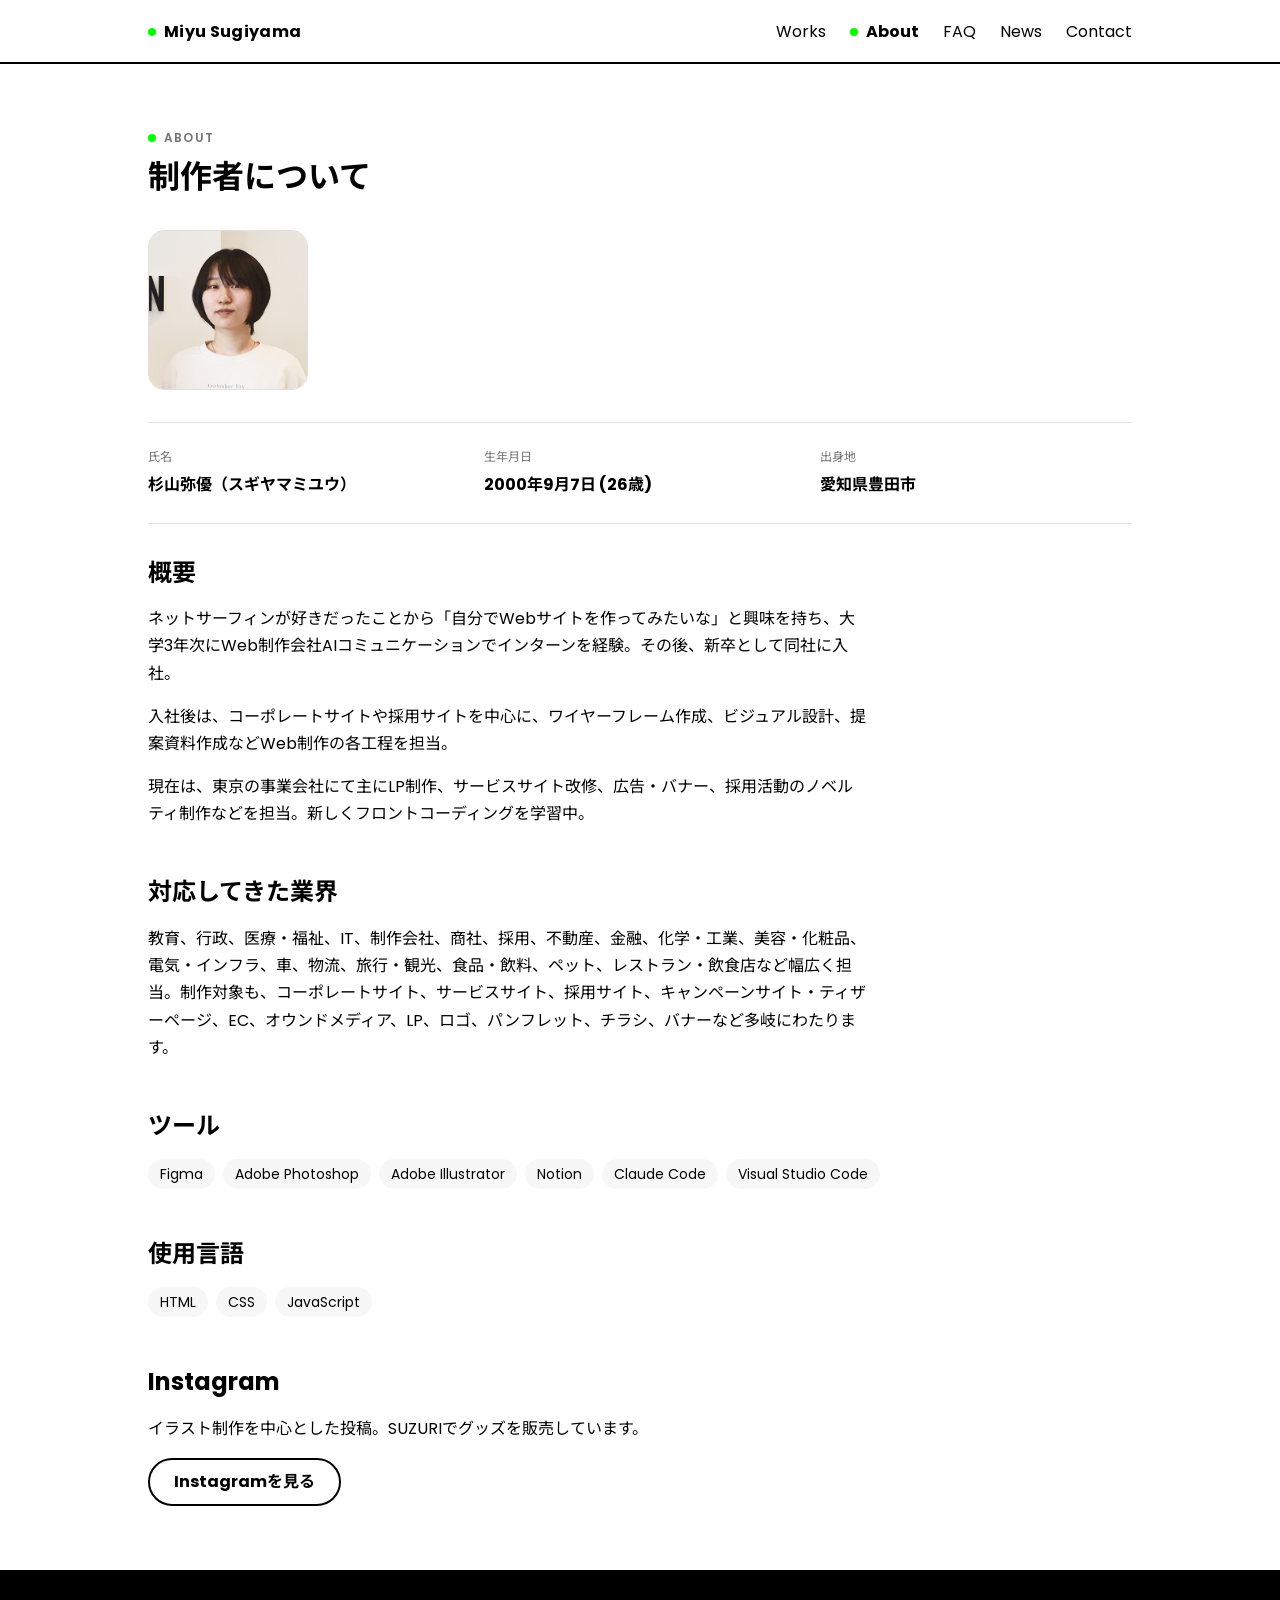
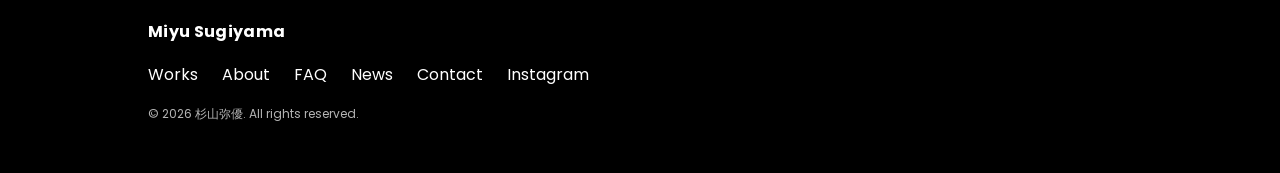
==== commit 6ccd566e: "WAKUデザインシステムのコーディングルールでサイト全体をリニューアル - css/styles.cssをWAKUデザイントークン(--waku-*、ドキュメントサイトと同一定義)で全面書き換え。色・" ====
--- a/about.html
+++ b/about.html
@@ -5,37 +5,26 @@
   <meta name="viewport" content="width=device-width, initial-scale=1.0" />
   <title>About | ポートフォリオ</title>
   <link rel="stylesheet" href="css/styles.css" />
+  <link rel="preconnect" href="https://fonts.googleapis.com">
+  <link rel="preconnect" href="https://fonts.gstatic.com" crossorigin>
+  <link href="https://fonts.googleapis.com/css2?family=Noto+Sans+JP:wght@400;700&family=Poppins:wght@600;700&display=swap" rel="stylesheet">
 </head>
 <body>
-  <div class="layout">
-    <aside class="sidebar">
-      <a href="index.html" class="sidebar-profile">
-        <span class="avatar">M</span>
-        <span>
-          <p class="sidebar-role">Designer</p>
-          <p class="sidebar-name">杉山弥優</p>
-        </span>
-      </a>
-      <nav class="sidebar-nav">
-        <a href="works.html">Works</a>
-        <a href="about.html">About</a>
-        <a href="faq.html">FAQ</a>
-        <a href="news.html">News</a>
-        <a href="contact.html">Contact</a>
+  <header class="site-header">
+    <div class="container header-inner">
+      <a href="index.html" class="logo"><span class="logo-dot" aria-hidden="true"></span>Miyu Sugiyama</a>
+      <button type="button" class="nav-toggle" aria-label="メニューを開く" aria-expanded="false">☰</button>
+      <nav class="site-nav">
+        <a href="works.html"><span class="dot" aria-hidden="true"></span>Works</a>
+        <a href="about.html"><span class="dot" aria-hidden="true"></span>About</a>
+        <a href="faq.html"><span class="dot" aria-hidden="true"></span>FAQ</a>
+        <a href="news.html"><span class="dot" aria-hidden="true"></span>News</a>
+        <a href="contact.html"><span class="dot" aria-hidden="true"></span>Contact</a>
       </nav>
-      <div class="sidebar-social">
-        <a href="https://www.instagram.com/illustrate_sugiyama/" target="_blank" rel="noopener">Instagram</a>
-      </div>
-    </aside>
-    <div class="sidebar-overlay"></div>
+    </div>
+  </header>
 
-    <div class="main-column">
-      <div class="mobile-topbar">
-        <a href="index.html" class="logo">Portfolio</a>
-        <button class="menu-toggle" aria-label="メニューを開く" aria-expanded="false">☰</button>
-      </div>
-
-      <main class="content">
+  <main class="content">
         <section class="page-header">
           <p class="page-eyebrow">ABOUT</p>
           <h1>制作者について</h1>
@@ -96,13 +85,22 @@
           <p>イラスト制作を中心とした投稿。SUZURIでグッズを販売しています。</p>
           <p><a href="https://www.instagram.com/illustrate_sugiyama/" class="button secondary" target="_blank" rel="noopener">Instagramを見る</a></p>
         </section>
-      </main>
+  </main>
 
-      <footer class="site-footer">
-        <p>© 2026 杉山弥優. All rights reserved.</p>
-      </footer>
+  <footer class="site-footer">
+    <div class="container">
+      <div class="logo">Miyu Sugiyama</div>
+      <nav class="foot-nav">
+        <a href="works.html">Works</a>
+        <a href="about.html">About</a>
+        <a href="faq.html">FAQ</a>
+        <a href="news.html">News</a>
+        <a href="contact.html">Contact</a>
+        <a href="https://www.instagram.com/illustrate_sugiyama/" target="_blank" rel="noopener">Instagram</a>
+      </nav>
+      <p class="copy">© 2026 杉山弥優. All rights reserved.</p>
     </div>
-  </div>
+  </footer>
 
   <script src="js/main.js"></script>
 </body>
--- a/css/styles.css
+++ b/css/styles.css
@@ -1,1157 +1,407 @@
-@import url('https://fonts.googleapis.com/css2?family=Zen+Kaku+Gothic+New:wght@400;500;700;900&family=Noto+Sans+JP:wght@400;500;700&display=swap');
-
-:root {
-  color-scheme: light;
-  --bg: #f5f5f5;
-  --surface: #ffffff;
-  --canvas: #e6e6e6;
-  --text: #1a1a1a;
-  --muted: #616161;
-  --border: #e5e5e5;
-  --accent: #222222;
-  --accent-strong: #000000;
-  --shadow: 0 24px 64px rgba(0, 0, 0, 0.08);
-  --font-heading: 'Zen Kaku Gothic New', 'Noto Sans JP', sans-serif;
-  --font-body: 'Noto Sans JP', system-ui, sans-serif;
-}
-
-* {
-  box-sizing: border-box;
-}
-
-html, body {
-  margin: 0;
-  padding: 0;
-  font-family: var(--font-body);
-  background: var(--bg);
-  color: var(--text);
-}
-
-img {
-  max-width: 100%;
-  display: block;
-}
-
-a {
-  color: inherit;
-  text-decoration: none;
-}
-
-button {
-  font: inherit;
-}
-
-/* ===== 全体レイアウト:左サイドバー + コンテンツ ===== */
-
-.layout {
-  display: flex;
-  min-height: 100vh;
-  align-items: stretch;
-}
-
-.sidebar {
-  width: 260px;
-  flex-shrink: 0;
-  background: var(--surface);
-  border-right: 1px solid var(--border);
-  padding: 2.25rem 1.75rem;
-  display: flex;
-  flex-direction: column;
-  gap: 2.5rem;
-  position: sticky;
-  top: 0;
-  align-self: flex-start;
-  height: 100vh;
-  overflow-y: auto;
-}
-
-.sidebar-profile {
-  display: flex;
-  align-items: center;
-  gap: 0.75rem;
-}
-
-.sidebar-profile:hover {
-  opacity: 0.7;
-}
-
-.avatar {
-  width: 42px;
-  height: 42px;
-  border-radius: 50%;
-  background: var(--accent-strong);
-  color: #fff;
-  display: flex;
-  align-items: center;
-  justify-content: center;
-  font-family: var(--font-heading);
-  font-weight: 700;
-  flex-shrink: 0;
-}
-
-.sidebar-role {
-  margin: 0;
-  font-size: 0.7rem;
-  color: var(--muted);
-  letter-spacing: 0.04em;
-}
-
-.sidebar-name {
-  margin: 0;
-  font-family: var(--font-heading);
-  font-weight: 700;
-  font-size: 1rem;
-}
-
-.sidebar-nav {
-  display: flex;
-  flex-direction: column;
-  gap: 1.15rem;
-}
-
-.sidebar-nav a {
-  font-weight: 600;
-  font-size: 0.95rem;
-  color: var(--text);
-  border-left: 2px solid transparent;
-  padding-left: 0.75rem;
-  transition: color 0.2s ease, border-color 0.2s ease;
-}
-
-.sidebar-nav a:hover,
-.sidebar-nav a.is-current {
-  color: var(--accent-strong);
-  border-left-color: var(--accent-strong);
-}
-
-.sidebar-social {
-  margin-top: auto;
-  display: flex;
-  flex-direction: column;
-  gap: 0.6rem;
-}
-
-.sidebar-social a {
-  font-size: 0.8rem;
-  color: var(--muted);
-  transition: color 0.2s ease;
-}
-
-.sidebar-social a:hover {
-  color: var(--text);
-}
-
-.mobile-topbar {
-  display: none;
-  align-items: center;
-  justify-content: space-between;
-  padding: 1rem 1.25rem;
-  background: var(--surface);
-  border-bottom: 1px solid var(--border);
-  position: sticky;
-  top: 0;
-  z-index: 30;
-}
-
-.mobile-topbar .logo {
-  font-family: var(--font-heading);
-  font-weight: 700;
-  letter-spacing: 0.05em;
-}
-
-.menu-toggle {
-  background: transparent;
-  border: none;
-  font-size: 1.4rem;
-  color: var(--text);
-}
-
-.sidebar-overlay {
-  display: none;
-}
-
-.main-column {
-  flex: 1;
-  min-width: 0;
-  display: flex;
-  flex-direction: column;
-}
-
-.content {
-  flex: 1;
-  min-width: 0;
-  padding: 3rem 3.5rem 5rem;
-}
-
-/* ===== TOPページ:角丸ヒーロー ===== */
-
-.hero-card {
-  background: var(--canvas);
-  border-radius: 28px;
-  padding: 3.5rem 2rem;
-  display: flex;
-  flex-direction: row;
-  align-items: center;
-  justify-content: center;
-  gap: 2.5rem;
-  position: relative;
-  overflow: hidden;
-  text-align: left;
-}
-
-.hero-caption-column {
-  flex: 0 0 auto;
-  width: min(220px, 28%);
-  display: flex;
-  flex-direction: column;
-  gap: 1.5rem;
-}
-
-/* MV(参考: shunsukesatake.com のp-top__mv。1枚のビジュアル+情報+次のプレビュー) */
-
-.hero-mv {
-  position: relative;
-  flex: 1 1 auto;
-  min-width: 0;
-  max-width: 600px;
-  aspect-ratio: 4 / 3;
-  border-radius: 20px;
-  overflow: hidden;
-  background: var(--canvas);
-}
-
-.hero-mv-link {
-  position: absolute;
-  inset: 0;
-  display: block;
-}
-
-.hero-mv-img {
-  width: 100%;
-  height: 100%;
-  object-fit: cover;
-}
-
-.hero-mv-overlay {
-  position: absolute;
-  inset: auto 0 0 0;
-  height: 55%;
-  background: linear-gradient(to top, rgba(0, 0, 0, 0.75), rgba(0, 0, 0, 0));
-  pointer-events: none;
-}
-
-.hero-mv-info {
-  position: absolute;
-  left: 1.75rem;
-  right: 7.5rem;
-  bottom: 1.5rem;
-  text-align: left;
-  color: #fff;
-}
-
-.hero-mv-info-title {
-  margin: 0 0 0.35rem;
-  font-family: var(--font-heading);
-  font-size: 1.1rem;
-  font-weight: 600;
-  line-height: 1.4;
-}
-
-.hero-mv-info-tag {
-  margin: 0;
-  font-size: 0.75rem;
-  letter-spacing: 0.05em;
-  opacity: 0.85;
-}
-
-.hero-mv-progress {
-  position: absolute;
-  top: 1.25rem;
-  left: 1.75rem;
-  right: 1.75rem;
-  height: 2px;
-  border-radius: 999px;
-  background: rgba(255, 255, 255, 0.35);
-  overflow: hidden;
-}
-
-.hero-mv-progress-bar {
-  display: block;
-  width: 0%;
-  height: 100%;
-  background: #fff;
-  border-radius: inherit;
-}
-
-.hero-mv-progress-bar.is-playing {
-  animation: hero-mv-progress 5s linear forwards;
-}
-
-@keyframes hero-mv-progress {
-  from {
-    width: 0%;
+/*
+  WAKUデザインシステムのコーディングルールで構築。
+  色・文字・余白・角丸・影は、すべて下のデザイントークン経由でのみ指定する。
+  トークン定義はWAKUドキュメントサイト(styles.html の :root)と同一。
+*/
+:root{
+  /* 色：プリミティブ（元の色） */
+  --waku-color-white:#FFFFFF;
+  --waku-color-black:#000000;
+  --waku-color-green:#00FF00;
+  --waku-color-gray-50:#F7F7F7;
+  --waku-color-gray-200:#E0E0E0;
+  --waku-color-gray-500:#757575;
+  /* 色：セマンティクス（意味の名前。使うのはこっち） */
+  --waku-surface-primary:var(--waku-color-white);
+  --waku-surface-secondary:var(--waku-color-gray-50);
+  --waku-text-primary:var(--waku-color-black);
+  --waku-text-secondary:var(--waku-color-gray-500);
+  --waku-border-default:var(--waku-color-gray-200);
+  --waku-border-strong:var(--waku-color-black);
+  --waku-accent:var(--waku-color-green);
+  /* 文字 */
+  --waku-font-ja:"Noto Sans JP",sans-serif;
+  --waku-font-en:"Poppins",sans-serif;
+  --waku-font-size-display:32px;
+  --waku-font-size-heading:24px;
+  --waku-font-size-body:16px;
+  --waku-font-size-body-sm:14px;
+  --waku-font-size-caption:12px;
+  --waku-line-height-body:1.7;
+  /* 角丸 */
+  --waku-radius-none:0;
+  --waku-radius-sm:4px;
+  --waku-radius-md:8px;
+  --waku-radius-lg:16px;
+  --waku-radius-pill:999px;
+  /* 影 */
+  --waku-shadow-floating:4px 8px 0 rgba(0,0,0,0.1);
+  /* 余白 */
+  --waku-space-4:4px;
+  --waku-space-8:8px;
+  --waku-space-12:12px;
+  --waku-space-16:16px;
+  --waku-space-24:24px;
+  --waku-space-32:32px;
+  --waku-space-48:48px;
+  --waku-space-64:64px;
+}
+
+*{margin:0;padding:0;box-sizing:border-box;}
+html{scroll-behavior:smooth;}
+body{
+  font-family:var(--waku-font-en),var(--waku-font-ja);
+  font-size:var(--waku-font-size-body);
+  line-height:var(--waku-line-height-body);
+  color:var(--waku-text-primary);
+  background:var(--waku-surface-primary);
+}
+img{max-width:100%;display:block;}
+a{color:inherit;text-decoration:none;}
+button{font:inherit;}
+:focus-visible{outline:2px solid var(--waku-border-strong);outline-offset:2px;}
+
+.container{max-width:1080px;margin:0 auto;padding:0 var(--waku-space-24);}
+@media (min-width:768px){ .container{padding:0 var(--waku-space-48);} }
+.content{max-width:1080px;margin:0 auto;padding:0 var(--waku-space-24);width:100%;}
+@media (min-width:768px){ .content{padding:0 var(--waku-space-48);} }
+
+/* ===== Header ===== */
+.site-header{
+  height:64px;background:var(--waku-surface-primary);
+  border-bottom:2px solid var(--waku-border-strong);
+  position:sticky;top:0;z-index:40;
+}
+.header-inner{height:64px;display:flex;align-items:center;justify-content:space-between;position:relative;}
+.logo{
+  font-family:var(--waku-font-en);font-weight:700;
+  font-size:var(--waku-font-size-body);letter-spacing:.02em;
+  display:inline-flex;align-items:center;gap:var(--waku-space-8);
+}
+.logo-dot{width:8px;height:8px;border-radius:50%;background:var(--waku-accent);flex:none;}
+.site-nav{display:flex;gap:var(--waku-space-24);align-items:center;}
+.site-nav a{
+  color:var(--waku-text-primary);text-decoration:none;
+  font-size:var(--waku-font-size-body);
+  display:inline-flex;align-items:center;gap:var(--waku-space-8);
+}
+.site-nav a .dot{width:8px;height:8px;border-radius:50%;background:var(--waku-accent);display:none;}
+.site-nav a.current{font-weight:700;}
+.site-nav a.current .dot{display:inline-block;}
+.nav-toggle{
+  display:none;background:none;border:none;cursor:pointer;
+  padding:var(--waku-space-8);color:var(--waku-text-primary);
+  font-size:var(--waku-font-size-heading);line-height:1;
+}
+@media (max-width:767px){
+  .site-nav{display:none;}
+  .site-nav.is-open{
+    display:flex;flex-direction:column;align-items:flex-start;
+    gap:var(--waku-space-16);
+    position:absolute;top:64px;left:0;right:0;
+    background:var(--waku-surface-primary);
+    border-bottom:2px solid var(--waku-border-strong);
+    padding:var(--waku-space-16) var(--waku-space-24) var(--waku-space-24);
   }
-  to {
-    width: 100%;
-  }
-}
-
-.hero-mv-next {
-  position: absolute;
-  right: 1.25rem;
-  bottom: 1.25rem;
-  width: 92px;
-  aspect-ratio: 4 / 3;
-  padding: 0;
-  border: 2px solid rgba(255, 255, 255, 0.85);
-  border-radius: 14px;
-  overflow: hidden;
-  cursor: pointer;
-  background: var(--canvas);
-  box-shadow: 0 4px 16px rgba(0, 0, 0, 0.3);
-  transition: transform 0.2s ease;
-}
-
-.hero-mv-next:hover {
-  transform: translateY(-3px) scale(1.03);
-}
-
-.hero-mv-next-img {
-  position: absolute;
-  inset: 0;
-  width: 100%;
-  height: 100%;
-  object-fit: cover;
-}
-
-.hero-mv-next-label {
-  position: absolute;
-  left: 0;
-  right: 0;
-  bottom: 0;
-  padding: 0.25rem 0;
-  font-size: 0.6rem;
-  letter-spacing: 0.08em;
-  text-align: center;
-  color: #fff;
-  background: rgba(0, 0, 0, 0.55);
-}
-
-.hero-caption-top {
-  letter-spacing: 0.03em;
-  color: var(--muted);
-  font-size: 0.9rem;
-  margin: 0;
-}
-
-.hero-caption-side {
-  text-align: left;
-  letter-spacing: 0.03em;
-  color: var(--muted);
-  line-height: 1.7;
-  font-size: 0.9rem;
-  margin: 0;
-}
-
-.hero-caption-bottom {
-  color: var(--muted);
-  font-size: 0.8rem;
-  letter-spacing: 0.12em;
-  margin: 0;
-}
-
-.hero-text {
-  margin-top: 0.5rem;
-}
-
-.eyebrow {
-  margin: 0;
-  color: var(--muted);
-  font-weight: 500;
-  letter-spacing: 0.08em;
-}
-
-.hero-text h1 {
-  margin: 2rem 0 0.75rem;
-  font-family: var(--font-heading);
-  font-weight: 700;
-  font-size: clamp(1.9rem, 3.4vw, 2.75rem);
-  line-height: 1.4;
-}
-
-.hero-text p {
-  margin: 0;
-  margin-top: 1.25rem;
-  line-height: 1.9;
-  color: var(--muted);
-}
-
-.hero-actions {
-  margin-top: 1.5rem;
-}
-
-/* ===== セクション共通 ===== */
-
-.section {
-  padding: 4rem 0;
-}
-
-.section:first-child {
-  padding-top: 0;
-}
-
-.section h2 {
-  margin: 0 0 1.5rem;
-  font-family: var(--font-heading);
-  font-size: 1.8rem;
-  font-weight: 700;
-}
-
-.section-lead {
-  margin: -0.75rem 0 2rem;
-  color: var(--muted);
-  line-height: 1.8;
-  max-width: 640px;
-}
-
-.section-footer {
-  margin-top: 2rem;
-}
-
-.about-grid {
-  display: grid;
-  gap: 1.5rem;
-  grid-template-columns: repeat(2, minmax(0, 1fr));
-}
-
-.about-grid h3 {
-  margin-top: 0;
-  font-family: var(--font-heading);
-}
-
-.about-grid ul {
-  padding-left: 1.2rem;
-  margin: 0;
-}
-
-/* ===== カード共通(TOP作品ティザーで使用) ===== */
-
-.card-list {
-  display: grid;
-  gap: 1.5rem;
-  grid-template-columns: repeat(auto-fill, minmax(240px, 1fr));
-}
-
-.card {
-  padding: 1.6rem;
-  background: var(--surface);
-  border: 1px solid var(--border);
-  border-radius: 16px;
-  box-shadow: var(--shadow);
-  transition: transform 0.25s ease, box-shadow 0.25s ease;
-}
-
-.card:hover {
-  transform: translateY(-4px);
-  box-shadow: 0 32px 72px rgba(0, 0, 0, 0.12);
-}
-
-.card h3 {
-  margin-top: 0;
-  font-family: var(--font-heading);
-}
-
-.card p {
-  color: var(--muted);
-  line-height: 1.7;
-}
-
-.contact-section {
-  text-align: center;
-}
-
-.contact-section p {
-  margin: 0 0 1.5rem;
-  color: var(--muted);
-}
-
-.contact-actions {
-  display: flex;
-  justify-content: center;
-  gap: 1rem;
-  flex-wrap: wrap;
-}
-
-/* ===== ボタン ===== */
-
-.button {
-  display: inline-flex;
-  align-items: center;
-  justify-content: center;
-  padding: 0.9rem 1.9rem;
-  border-radius: 999px;
-  background: var(--accent-strong);
-  color: white;
-  font-weight: 600;
-  letter-spacing: 0.04em;
-  transition: transform 0.2s ease, opacity 0.2s ease;
-}
-
-.button:hover {
-  opacity: 0.8;
-  transform: translateY(-2px);
-}
-
-.button.secondary {
-  background: transparent;
-  border: 1px solid var(--accent-strong);
-  color: var(--text);
-}
-
-/* ===== 内側ページ共通ヘッダー(ABOUT/PROCESS等) ===== */
-
-.page-header {
-  padding: 0 0 2.25rem;
-  margin-bottom: 2.25rem;
-  border-bottom: 1px solid var(--border);
-}
-
-.page-eyebrow {
-  margin: 0 0 0.5rem;
-  color: var(--muted);
-  font-size: 0.85rem;
-  letter-spacing: 0.1em;
-}
-
-.page-header h1 {
-  margin: 0;
-  font-family: var(--font-heading);
-  font-weight: 900;
-  font-size: clamp(1.9rem, 3vw, 2.6rem);
-}
-
-.page-header p {
-  margin: 1rem 0 0;
-  color: var(--muted);
-  max-width: 640px;
-  line-height: 1.8;
-}
-
-.profile-photo {
-  width: 160px;
-  aspect-ratio: 1 / 1;
-  border-radius: 20px;
-  background: var(--canvas);
-  display: flex;
-  align-items: center;
-  justify-content: center;
-  color: var(--muted);
-  font-size: 0.8rem;
-  text-align: center;
-  overflow: hidden;
-  margin-bottom: 2rem;
-}
-
-.profile-photo img {
-  width: 100%;
-  height: 100%;
-  object-fit: cover;
-}
-
-/* ===== WORKS詳細 ===== */
-
-.work-detail-summary {
-  margin: 1rem 0 0;
-  color: var(--muted);
-  max-width: 640px;
-  line-height: 1.8;
-}
-
-.meta-grid {
-  display: grid;
-  grid-template-columns: repeat(auto-fit, minmax(160px, 1fr));
-  gap: 1.5rem;
-  margin: 2rem 0;
-  padding: 1.5rem 0;
-  border-top: 1px solid var(--border);
-  border-bottom: 1px solid var(--border);
-}
-
-.meta-grid dt {
-  font-size: 0.75rem;
-  color: var(--muted);
-  margin-bottom: 0.4rem;
-}
-
-.meta-grid dd {
-  margin: 0;
-  font-weight: 600;
-  word-break: break-word;
-}
-
-.work-detail-thumb {
-  aspect-ratio: 16 / 9;
-  font-size: 1rem;
-  margin-bottom: 2.5rem;
-}
-
-.work-gallery {
-  display: grid;
-  grid-template-columns: repeat(auto-fit, minmax(240px, 1fr));
-  gap: 1rem;
-  margin-bottom: 2.5rem;
-}
-
-.work-gallery img {
-  width: 100%;
-  aspect-ratio: 4 / 3;
-  object-fit: cover;
-  border-radius: 20px;
-}
-
-.work-detail-section {
-  margin-bottom: 3rem;
-}
-
-.work-detail-section h2 {
-  font-family: var(--font-heading);
-  font-size: 1.4rem;
-  margin: 0 0 1.25rem;
-}
-
-.work-detail-section > p {
-  max-width: 720px;
-  color: var(--muted);
-  line-height: 1.9;
-}
-
-.work-meta {
-  font-size: 0.85rem;
-}
-
-.work-detail-tags {
-  margin-bottom: 2rem;
-}
-
-.work-meta-list {
-  display: flex;
-  flex-direction: column;
-  gap: 1rem;
-  margin: 2rem 0;
-  padding-top: 1.5rem;
-  border-top: 1px solid var(--border);
-}
-
-.work-meta-list > div {
-  display: flex;
-  gap: 1.5rem;
-}
-
-.work-meta-list dt {
-  flex: 0 0 90px;
-  color: var(--muted);
-  font-size: 0.85rem;
-}
-
-.work-meta-list dd {
-  margin: 0;
-  font-weight: 600;
-}
-
-.work-detail-link {
-  display: flex;
-  align-items: center;
-  gap: 0.5rem;
-  padding-top: 1.5rem;
-  margin: 0 0 2rem;
-  border-top: 1px solid var(--border);
-  color: var(--muted);
-}
-
-.work-detail-link a {
-  color: var(--text);
-  word-break: break-all;
-}
-
-.work-points {
-  margin: 0;
-  padding-left: 1.2rem;
-  max-width: 720px;
-  display: flex;
-  flex-direction: column;
-  gap: 0.75rem;
-  color: var(--muted);
-  line-height: 1.8;
-}
-
-.process-list {
-  display: flex;
-  flex-direction: column;
-  gap: 2rem;
-}
-
-.process-step {
-  display: grid;
-  grid-template-columns: 220px 1fr;
-  gap: 1.5rem;
-  align-items: start;
-}
-
-.process-step-image {
-  aspect-ratio: 4 / 3;
-  border-radius: 16px;
-  background: var(--canvas);
-  display: flex;
-  align-items: center;
-  justify-content: center;
-  color: var(--muted);
-  font-size: 0.8rem;
-}
-
-.process-step h3 {
-  margin: 0 0 0.5rem;
-  font-family: var(--font-heading);
-  font-size: 1.05rem;
-}
-
-.process-step p {
-  margin: 0;
-  color: var(--muted);
-  line-height: 1.8;
-}
-
-@media (max-width: 640px) {
-  .meta-grid {
-    grid-template-columns: 1fr;
-  }
-
-  .process-step {
-    grid-template-columns: 1fr;
-  }
-}
-
-/* ===== WORKS一覧:フィルタピル + カードグリッド ===== */
-
-.works-title-row {
-  display: flex;
-  align-items: baseline;
-  gap: 0.6rem;
-  flex-wrap: wrap;
-}
-
-.works-count {
-  font-size: 1rem;
-  color: var(--muted);
-}
-
-.filter-pills {
-  display: flex;
-  flex-wrap: wrap;
-  gap: 0.6rem;
-  margin: 1.75rem 0 2.5rem;
-}
-
-.filter-pill {
-  padding: 0.5rem 1.15rem;
-  border-radius: 999px;
-  border: 1px solid var(--border);
-  background: var(--surface);
-  color: var(--muted);
-  font-size: 0.85rem;
-  cursor: pointer;
-  transition: background 0.2s ease, color 0.2s ease, border-color 0.2s ease;
-}
-
-.filter-pill:hover {
-  border-color: var(--accent-strong);
-  color: var(--text);
-}
-
-.filter-pill.is-active {
-  background: var(--accent-strong);
-  border-color: var(--accent-strong);
-  color: #fff;
-}
-
-.works-grid {
-  display: grid;
-  grid-template-columns: repeat(3, 1fr);
-  gap: 2rem;
-}
-
-.work-card {
-  display: block;
-}
-
-.work-thumb {
-  border-radius: 20px;
-  background: var(--canvas);
-  aspect-ratio: 4 / 3;
-  display: flex;
-  align-items: center;
-  justify-content: center;
-  color: var(--muted);
-  font-size: 0.85rem;
-  overflow: hidden;
-  transition: transform 0.25s ease;
-}
-
-.work-thumb img,
-.work-detail-thumb img {
-  width: 100%;
-  height: 100%;
-  object-fit: cover;
-}
-
-.work-card:hover .work-thumb {
-  transform: translateY(-5px);
-}
-
-.work-card h3 {
-  margin: 1rem 0 0.6rem;
-  font-family: var(--font-heading);
-  font-size: 1.05rem;
-}
-
-.work-card-meta {
-  display: flex;
-  align-items: center;
-  justify-content: space-between;
-  gap: 0.75rem;
-}
-
-.work-tags {
-  display: flex;
-  gap: 0.5rem;
-  flex-wrap: wrap;
-}
-
-.work-period {
-  font-size: 0.75rem;
-  color: var(--muted);
-  white-space: nowrap;
-}
-
-.work-tag {
-  font-size: 0.72rem;
-  padding: 0.25rem 0.7rem;
-  border-radius: 999px;
-  background: var(--bg);
-  color: var(--muted);
-  border: 1px solid var(--border);
-}
-
-.coming-soon {
-  padding: 1rem 0 2rem;
-}
-
-.coming-soon .placeholder-box {
-  border: 1px dashed var(--border);
-  border-radius: 16px;
-  padding: 3rem 2rem;
-  text-align: center;
-  color: var(--muted);
-  line-height: 1.9;
-}
-
-/* ===== フッター ===== */
-
-.site-footer {
-  border-top: 1px solid var(--border);
-  padding: 1.75rem 3.5rem;
-  background: var(--bg);
-}
-
-.site-footer p {
-  margin: 0;
-  color: var(--muted);
-  font-size: 0.8rem;
-}
-
-/* タブレットサイズ */
-@media (max-width: 900px) {
-  .about-grid {
-    grid-template-columns: 1fr;
-  }
-}
-
-@media (max-width: 880px) {
-  .layout {
-    flex-direction: column;
-  }
-
-  .sidebar {
-    position: fixed;
-    top: 0;
-    right: 0;
-    height: 100vh;
-    width: 260px;
-    transform: translateX(100%);
-    transition: transform 0.25s ease;
-    z-index: 40;
-  }
-
-  .sidebar.is-open {
-    transform: translateX(0);
-    box-shadow: -8px 0 32px rgba(0, 0, 0, 0.18);
-  }
-
-  .sidebar-overlay {
-    display: none;
-    position: fixed;
-    inset: 0;
-    background: rgba(0, 0, 0, 0.3);
-    z-index: 35;
-  }
-
-  .sidebar-overlay.is-open {
-    display: block;
-  }
-
-  .mobile-topbar {
-    display: flex;
-  }
-
-  .content {
-    padding: 2rem 1.25rem 3rem;
-  }
-
-  .works-grid {
-    grid-template-columns: repeat(2, 1fr);
-    gap: 1.25rem;
-  }
-
-  .site-footer {
-    padding: 1.5rem 1.25rem;
-  }
-
-  .hero-card {
-    flex-direction: column;
-    padding: 0;
-    gap: 0;
-  }
-
-  .hero-caption-column {
-    display: none;
-  }
-
-  .hero-mv {
-    width: 100%;
-    max-width: none;
-    border-radius: inherit;
-  }
-}
-
-/* スマホサイズ */
-
-@media (max-width: 560px) {
-  .hero-mv-info {
-    left: 1.1rem;
-    right: 5.25rem;
-    bottom: 1rem;
-  }
-
-  .hero-mv-info-title {
-    font-size: 0.95rem;
-  }
-
-  .hero-mv-progress {
-    left: 1.1rem;
-    right: 1.1rem;
-    top: 0.85rem;
-  }
-
-  .hero-mv-next {
-    width: 68px;
-    right: 0.85rem;
-    bottom: 0.85rem;
-  }
-
-  .hero-mv-next-label {
-    font-size: 0.55rem;
-  }
-
-  .page-header,
-  .section {
-    padding-top: 2rem;
-  }
-}
-
-/* ===== 作品詳細モーダル(半分パネル) ===== */
-
-body.modal-open {
-  overflow: hidden;
-}
-
-.detail-modal-backdrop {
-  position: fixed;
-  inset: 0;
-  background: rgba(0, 0, 0, 0.4);
-  opacity: 0;
-  pointer-events: none;
-  transition: opacity 0.25s ease;
-  z-index: 60;
-}
-
-.detail-modal-backdrop.is-open {
-  opacity: 1;
-  pointer-events: auto;
-}
-
-.detail-modal {
-  position: fixed;
-  top: 0;
-  right: 0;
-  bottom: 0;
-  width: min(640px, 58vw);
-  background: var(--surface);
-  box-shadow: -16px 0 48px rgba(0, 0, 0, 0.18);
-  transform: translateX(100%);
-  transition: transform 0.3s ease;
-  z-index: 61;
-  overflow-y: auto;
-  padding: 3.5rem 3rem 4rem;
-}
-
-.detail-modal.is-open {
-  transform: translateX(0);
-}
-
-.detail-modal-close {
-  position: sticky;
-  top: 0;
-  display: flex;
-  align-items: center;
-  justify-content: center;
-  width: 40px;
-  height: 40px;
-  margin: 0 0 1.5rem auto;
-  border: 1px solid var(--border);
-  border-radius: 999px;
-  background: var(--surface);
-  color: var(--text);
-  font-size: 1.25rem;
-  line-height: 1;
-  cursor: pointer;
-}
-
-.detail-modal-close:hover {
-  background: var(--bg);
-}
-
-@media (max-width: 880px) {
-  .detail-modal {
-    width: 100%;
-    padding: 4.5rem 1.25rem 3rem;
-  }
-}
-
-/* ===== FAQアコーディオン ===== */
-
-.faq-list {
-  display: flex;
-  flex-direction: column;
-  gap: 1rem;
-  max-width: 720px;
-  margin: 2rem 0 3rem;
-}
-
-.faq-item {
-  border: 1px solid var(--border);
-  border-radius: 16px;
-  background: var(--surface);
-  overflow: hidden;
-}
-
-.faq-question {
-  width: 100%;
-  display: flex;
-  align-items: center;
-  justify-content: space-between;
-  gap: 1.5rem;
-  padding: 1.25rem 1.5rem;
-  border: none;
-  border-radius: inherit;
-  background: none;
-  text-align: left;
-  font-family: var(--font-heading);
-  font-size: 1rem;
-  font-weight: 600;
-  color: var(--text);
-  cursor: pointer;
-}
-
-.faq-question:hover {
-  background: var(--bg);
-}
-
-.faq-icon {
-  position: relative;
-  flex: 0 0 20px;
-  width: 20px;
-  height: 20px;
-}
-
+  .nav-toggle{display:block;}
+}
+
+/* ===== Hero(TOP) ===== */
+.hero{padding:var(--waku-space-64) 0 var(--waku-space-48);}
+.hero-en{
+  font-family:var(--waku-font-en);font-weight:600;
+  font-size:var(--waku-font-size-body);letter-spacing:.08em;
+}
+.hero h1{
+  font-size:var(--waku-font-size-display);font-weight:700;
+  line-height:1.3;margin:var(--waku-space-8) 0 var(--waku-space-16);
+}
+.hero-role{
+  font-family:var(--waku-font-en);font-weight:600;
+  font-size:var(--waku-font-size-body);letter-spacing:.04em;
+  display:flex;align-items:center;gap:var(--waku-space-8);
+}
+.hero-role::before{
+  content:"";width:8px;height:8px;border-radius:50%;
+  background:var(--waku-accent);flex:none;
+}
+.hero-profile{max-width:640px;margin-top:var(--waku-space-24);}
+.hero-actions{display:flex;gap:var(--waku-space-16);flex-wrap:wrap;margin-top:var(--waku-space-32);}
+
+/* ===== Button ===== */
+.button{
+  display:inline-flex;align-items:center;justify-content:center;
+  height:48px;padding:0 var(--waku-space-24);
+  border-radius:var(--waku-radius-pill);
+  font-family:var(--waku-font-en),var(--waku-font-ja);
+  font-size:var(--waku-font-size-body);font-weight:700;
+  background:var(--waku-accent);color:var(--waku-text-primary);
+  border:2px solid var(--waku-border-strong);
+  cursor:pointer;text-decoration:none;
+  transition:box-shadow .12s ease, transform .12s ease;
+}
+.button:hover{box-shadow:var(--waku-shadow-floating);}
+.button:active{box-shadow:none;transform:translate(2px,4px);}
+.button.secondary{background:var(--waku-surface-primary);color:var(--waku-text-primary);}
+
+/* ===== Sections ===== */
+.section{padding:var(--waku-space-48) 0;}
+.section-head{display:flex;align-items:center;gap:var(--waku-space-12);margin-bottom:var(--waku-space-8);}
+.section-head .mark{width:12px;height:12px;border-radius:50%;background:var(--waku-accent);flex:none;}
+.section-head h2{font-size:var(--waku-font-size-heading);font-weight:700;line-height:1.4;}
+.section-lead{margin-bottom:var(--waku-space-24);max-width:640px;}
+.section-footer{margin-top:var(--waku-space-32);}
+
+/* ===== Page header(下層ページ共通) ===== */
+.page-header{padding:var(--waku-space-48) 0 var(--waku-space-32);}
+.page-eyebrow{
+  font-family:var(--waku-font-en);font-weight:600;
+  font-size:var(--waku-font-size-caption);letter-spacing:.1em;
+  color:var(--waku-text-secondary);
+  display:flex;align-items:center;gap:var(--waku-space-8);
+  margin-bottom:var(--waku-space-8);
+}
+.page-eyebrow::before{
+  content:"";width:8px;height:8px;border-radius:50%;
+  background:var(--waku-accent);flex:none;
+}
+.page-header h1{font-size:var(--waku-font-size-display);font-weight:700;line-height:1.3;}
+.page-header p{margin-top:var(--waku-space-16);max-width:640px;}
+
+/* ===== Works:カード ===== */
+.works-grid{display:grid;grid-template-columns:repeat(3,1fr);gap:var(--waku-space-24);}
+.work-card{display:block;}
+.work-thumb{
+  aspect-ratio:4/3;border-radius:var(--waku-radius-lg);
+  background:var(--waku-surface-secondary);
+  border:1px solid var(--waku-border-default);
+  overflow:hidden;position:relative;
+  display:flex;align-items:center;justify-content:center;gap:var(--waku-space-8);
+  color:var(--waku-text-secondary);font-size:var(--waku-font-size-body-sm);
+  transition:box-shadow .12s ease;
+}
+.work-thumb img{width:100%;height:100%;object-fit:cover;}
+.work-card:hover .work-thumb{box-shadow:var(--waku-shadow-floating);}
+.work-thumb-text{
+  font-family:var(--waku-font-en);font-weight:700;
+  font-size:var(--waku-font-size-display);letter-spacing:.04em;
+  color:var(--waku-text-primary);
+}
+.work-thumb-dot{width:12px;height:12px;border-radius:50%;background:var(--waku-accent);flex:none;}
+.work-card h3{
+  font-size:var(--waku-font-size-body);font-weight:700;
+  line-height:1.5;margin-top:var(--waku-space-16);
+}
+.work-desc{font-size:var(--waku-font-size-body-sm);margin-top:var(--waku-space-8);}
+.work-card-meta{
+  display:flex;align-items:flex-start;justify-content:space-between;
+  gap:var(--waku-space-8);margin-top:var(--waku-space-8);
+}
+.work-tags{display:flex;gap:var(--waku-space-8);flex-wrap:wrap;}
+.work-tag{
+  display:inline-block;background:var(--waku-surface-secondary);
+  color:var(--waku-text-primary);
+  font-size:var(--waku-font-size-body-sm);line-height:1.6;
+  border-radius:var(--waku-radius-pill);padding:var(--waku-space-4) var(--waku-space-12);
+}
+.work-period{
+  font-size:var(--waku-font-size-caption);color:var(--waku-text-secondary);
+  white-space:nowrap;padding-top:var(--waku-space-4);
+}
+
+/* ===== Works:一覧 ===== */
+.works-title-row{display:flex;align-items:baseline;gap:var(--waku-space-12);flex-wrap:wrap;padding-top:var(--waku-space-48);}
+.works-title-row h1{font-size:var(--waku-font-size-display);font-weight:700;line-height:1.3;}
+.works-count{font-family:var(--waku-font-en);color:var(--waku-text-secondary);}
+.filter-pills{display:flex;flex-wrap:wrap;gap:var(--waku-space-8);margin:var(--waku-space-24) 0 var(--waku-space-32);}
+.filter-pill{
+  padding:var(--waku-space-8) var(--waku-space-16);
+  border-radius:var(--waku-radius-pill);
+  border:2px solid var(--waku-border-default);
+  background:var(--waku-surface-primary);color:var(--waku-text-primary);
+  font-size:var(--waku-font-size-body-sm);cursor:pointer;
+  transition:border-color .12s ease, background .12s ease;
+}
+.filter-pill:hover{border-color:var(--waku-border-strong);}
+.filter-pill.is-active{
+  background:var(--waku-accent);border-color:var(--waku-border-strong);font-weight:700;
+}
+
+/* ===== Works:詳細 ===== */
+.work-detail{padding-bottom:var(--waku-space-64);}
+.work-detail h1{
+  font-size:var(--waku-font-size-display);font-weight:700;
+  line-height:1.3;margin-bottom:var(--waku-space-16);
+}
+.work-detail-tags{margin-bottom:var(--waku-space-24);}
+.work-detail-thumb{aspect-ratio:16/9;margin-bottom:var(--waku-space-32);}
+.work-detail-thumb .work-thumb-text{font-size:var(--waku-font-size-display);}
+.work-gallery{
+  display:grid;grid-template-columns:repeat(auto-fit,minmax(240px,1fr));
+  gap:var(--waku-space-16);margin-bottom:var(--waku-space-32);
+}
+.work-gallery img{
+  width:100%;aspect-ratio:4/3;object-fit:cover;
+  border-radius:var(--waku-radius-lg);border:1px solid var(--waku-border-default);
+}
+.work-detail-section{margin-bottom:var(--waku-space-48);}
+.work-detail-section h2{
+  font-size:var(--waku-font-size-heading);font-weight:700;
+  line-height:1.4;margin-bottom:var(--waku-space-16);
+}
+.work-detail-section > p{max-width:720px;}
+.work-detail-section > p + p{margin-top:var(--waku-space-16);}
+.work-meta-list{
+  display:flex;flex-direction:column;gap:var(--waku-space-16);
+  margin:var(--waku-space-32) 0;padding-top:var(--waku-space-24);
+  border-top:1px solid var(--waku-border-default);
+}
+.work-meta-list > div{display:flex;gap:var(--waku-space-24);}
+.work-meta-list dt{
+  flex:0 0 90px;color:var(--waku-text-secondary);
+  font-size:var(--waku-font-size-body-sm);
+}
+.work-meta-list dd{margin:0;font-weight:700;word-break:break-word;}
+.work-detail-link{
+  display:flex;align-items:center;gap:var(--waku-space-8);
+  padding-top:var(--waku-space-24);margin-bottom:var(--waku-space-32);
+  border-top:1px solid var(--waku-border-default);
+  color:var(--waku-text-secondary);
+}
+.work-detail-link a{color:var(--waku-text-primary);word-break:break-all;text-decoration:underline;}
+
+/* ===== About ===== */
+.profile-photo{
+  width:160px;aspect-ratio:1/1;border-radius:var(--waku-radius-lg);
+  background:var(--waku-surface-secondary);
+  border:1px solid var(--waku-border-default);
+  overflow:hidden;margin-bottom:var(--waku-space-32);
+}
+.profile-photo img{width:100%;height:100%;object-fit:cover;}
+.meta-grid{
+  display:grid;grid-template-columns:repeat(auto-fit,minmax(160px,1fr));
+  gap:var(--waku-space-24);
+  margin:var(--waku-space-32) 0;padding:var(--waku-space-24) 0;
+  border-top:1px solid var(--waku-border-default);
+  border-bottom:1px solid var(--waku-border-default);
+}
+.meta-grid dt{
+  font-size:var(--waku-font-size-caption);
+  color:var(--waku-text-secondary);margin-bottom:var(--waku-space-4);
+}
+.meta-grid dd{margin:0;font-weight:700;word-break:break-word;}
+
+/* ===== Contact ===== */
+.contact-section p{margin-bottom:var(--waku-space-24);max-width:720px;}
+.contact-actions{display:flex;gap:var(--waku-space-16);flex-wrap:wrap;}
+
+/* ===== FAQ / News アコーディオン ===== */
+.faq-list{
+  display:flex;flex-direction:column;gap:var(--waku-space-16);
+  max-width:720px;margin:var(--waku-space-32) 0 var(--waku-space-48);
+}
+.faq-item{
+  border:1px solid var(--waku-border-default);
+  border-radius:var(--waku-radius-lg);
+  background:var(--waku-surface-primary);
+  overflow:hidden;
+}
+.faq-question{
+  width:100%;display:flex;align-items:center;justify-content:space-between;
+  gap:var(--waku-space-24);
+  padding:var(--waku-space-16) var(--waku-space-24);
+  border:none;border-radius:inherit;background:none;
+  text-align:left;font-weight:700;
+  color:var(--waku-text-primary);cursor:pointer;
+}
+.faq-question:hover{background:var(--waku-surface-secondary);}
+.faq-icon{position:relative;flex:0 0 20px;width:20px;height:20px;}
 .faq-icon::before,
-.faq-icon::after {
-  content: '';
-  position: absolute;
-  top: 50%;
-  left: 50%;
-  background: var(--text);
-  transform: translate(-50%, -50%);
-}
-
-.faq-icon::before {
-  width: 14px;
-  height: 2px;
-}
-
-.faq-icon::after {
-  width: 2px;
-  height: 14px;
-  transition: transform 0.25s ease;
-}
-
-.faq-item.is-open .faq-icon::after {
-  transform: translate(-50%, -50%) scaleY(0);
-}
-
-.faq-answer {
-  display: none;
-}
-
-.faq-answer-inner {
-  overflow: hidden;
-  padding: 0.25rem 1.5rem 1.5rem;
-}
-
-.faq-answer-inner > p,
-.faq-answer-inner > ul {
-  color: var(--muted);
-  line-height: 1.9;
-}
-
-.faq-answer-inner > * + * {
-  margin-top: 1rem;
-}
-
-.faq-item.is-open .faq-answer {
-  display: block;
-}
-
-/* ===== NEWS(FAQと同じ.faq-item部品を再利用) ===== */
-
-.faq-question-text {
-  display: flex;
-  flex-direction: column;
-  gap: 0.2rem;
-}
-
-.news-date {
-  display: block;
-  color: var(--muted);
-  font-size: 0.75rem;
-  font-weight: 400;
-  letter-spacing: 0.05em;
-}
+.faq-icon::after{
+  content:'';position:absolute;top:50%;left:50%;
+  background:var(--waku-text-primary);
+  transform:translate(-50%,-50%);
+}
+.faq-icon::before{width:14px;height:2px;}
+.faq-icon::after{width:2px;height:14px;transition:transform .25s ease;}
+.faq-item.is-open .faq-icon::after{transform:translate(-50%,-50%) scaleY(0);}
+.faq-answer{display:none;}
+.faq-item.is-open .faq-answer{display:block;}
+.faq-answer-inner{overflow:hidden;padding:var(--waku-space-4) var(--waku-space-24) var(--waku-space-24);}
+.faq-answer-inner > * + *{margin-top:var(--waku-space-16);}
+.work-points{
+  padding-left:var(--waku-space-24);
+  display:flex;flex-direction:column;gap:var(--waku-space-8);
+}
+.faq-question-text{display:flex;flex-direction:column;gap:var(--waku-space-4);}
+.news-date{
+  display:block;color:var(--waku-text-secondary);
+  font-family:var(--waku-font-en);
+  font-size:var(--waku-font-size-caption);font-weight:400;letter-spacing:.05em;
+}
+
+/* ===== 作品詳細モーダル ===== */
+body.modal-open{overflow:hidden;}
+.detail-modal-backdrop{
+  position:fixed;inset:0;
+  background:var(--waku-color-black);
+  opacity:0;pointer-events:none;
+  transition:opacity .25s ease;z-index:60;
+}
+.detail-modal-backdrop.is-open{opacity:.4;pointer-events:auto;}
+.detail-modal{
+  position:fixed;top:0;right:0;bottom:0;
+  width:min(640px,58vw);
+  background:var(--waku-surface-primary);
+  border-left:2px solid var(--waku-border-strong);
+  transform:translateX(100%);
+  transition:transform .3s ease;z-index:61;
+  overflow-y:auto;
+  padding:var(--waku-space-48);
+}
+.detail-modal.is-open{transform:translateX(0);}
+.detail-modal-close{
+  position:sticky;top:0;
+  display:flex;align-items:center;justify-content:center;
+  width:40px;height:40px;
+  margin:0 0 var(--waku-space-24) auto;
+  border:2px solid var(--waku-border-strong);
+  border-radius:var(--waku-radius-pill);
+  background:var(--waku-surface-primary);
+  color:var(--waku-text-primary);
+  font-size:var(--waku-font-size-heading);line-height:1;
+  cursor:pointer;
+}
+.detail-modal-close:hover{box-shadow:var(--waku-shadow-floating);}
+
+/* ===== Footer ===== */
+.site-footer{
+  background:var(--waku-color-black);color:var(--waku-color-white);
+  margin-top:var(--waku-space-64);padding:var(--waku-space-48) 0;
+}
+.site-footer .logo{color:var(--waku-color-white);}
+.site-footer .foot-nav{display:flex;gap:var(--waku-space-24);margin:var(--waku-space-16) 0;flex-wrap:wrap;}
+.site-footer .foot-nav a{
+  color:var(--waku-color-white);text-decoration:none;
+  font-size:var(--waku-font-size-body);
+}
+.site-footer .copy{
+  font-size:var(--waku-font-size-caption);
+  color:var(--waku-color-white);opacity:.7;
+  font-family:var(--waku-font-en);
+}
+
+/* ===== レスポンシブ ===== */
+@media (max-width:880px){
+  .works-grid{grid-template-columns:repeat(2,1fr);gap:var(--waku-space-16);}
+  .detail-modal{width:100%;padding:var(--waku-space-48) var(--waku-space-24) var(--waku-space-32);}
+}
+@media (max-width:640px){
+  .meta-grid{grid-template-columns:1fr;}
+}
+@media (max-width:560px){
+  .hero{padding:var(--waku-space-48) 0 var(--waku-space-32);}
+  .section{padding:var(--waku-space-32) 0;}
+  .page-header{padding-top:var(--waku-space-32);}
+  .works-title-row{padding-top:var(--waku-space-32);}
+}
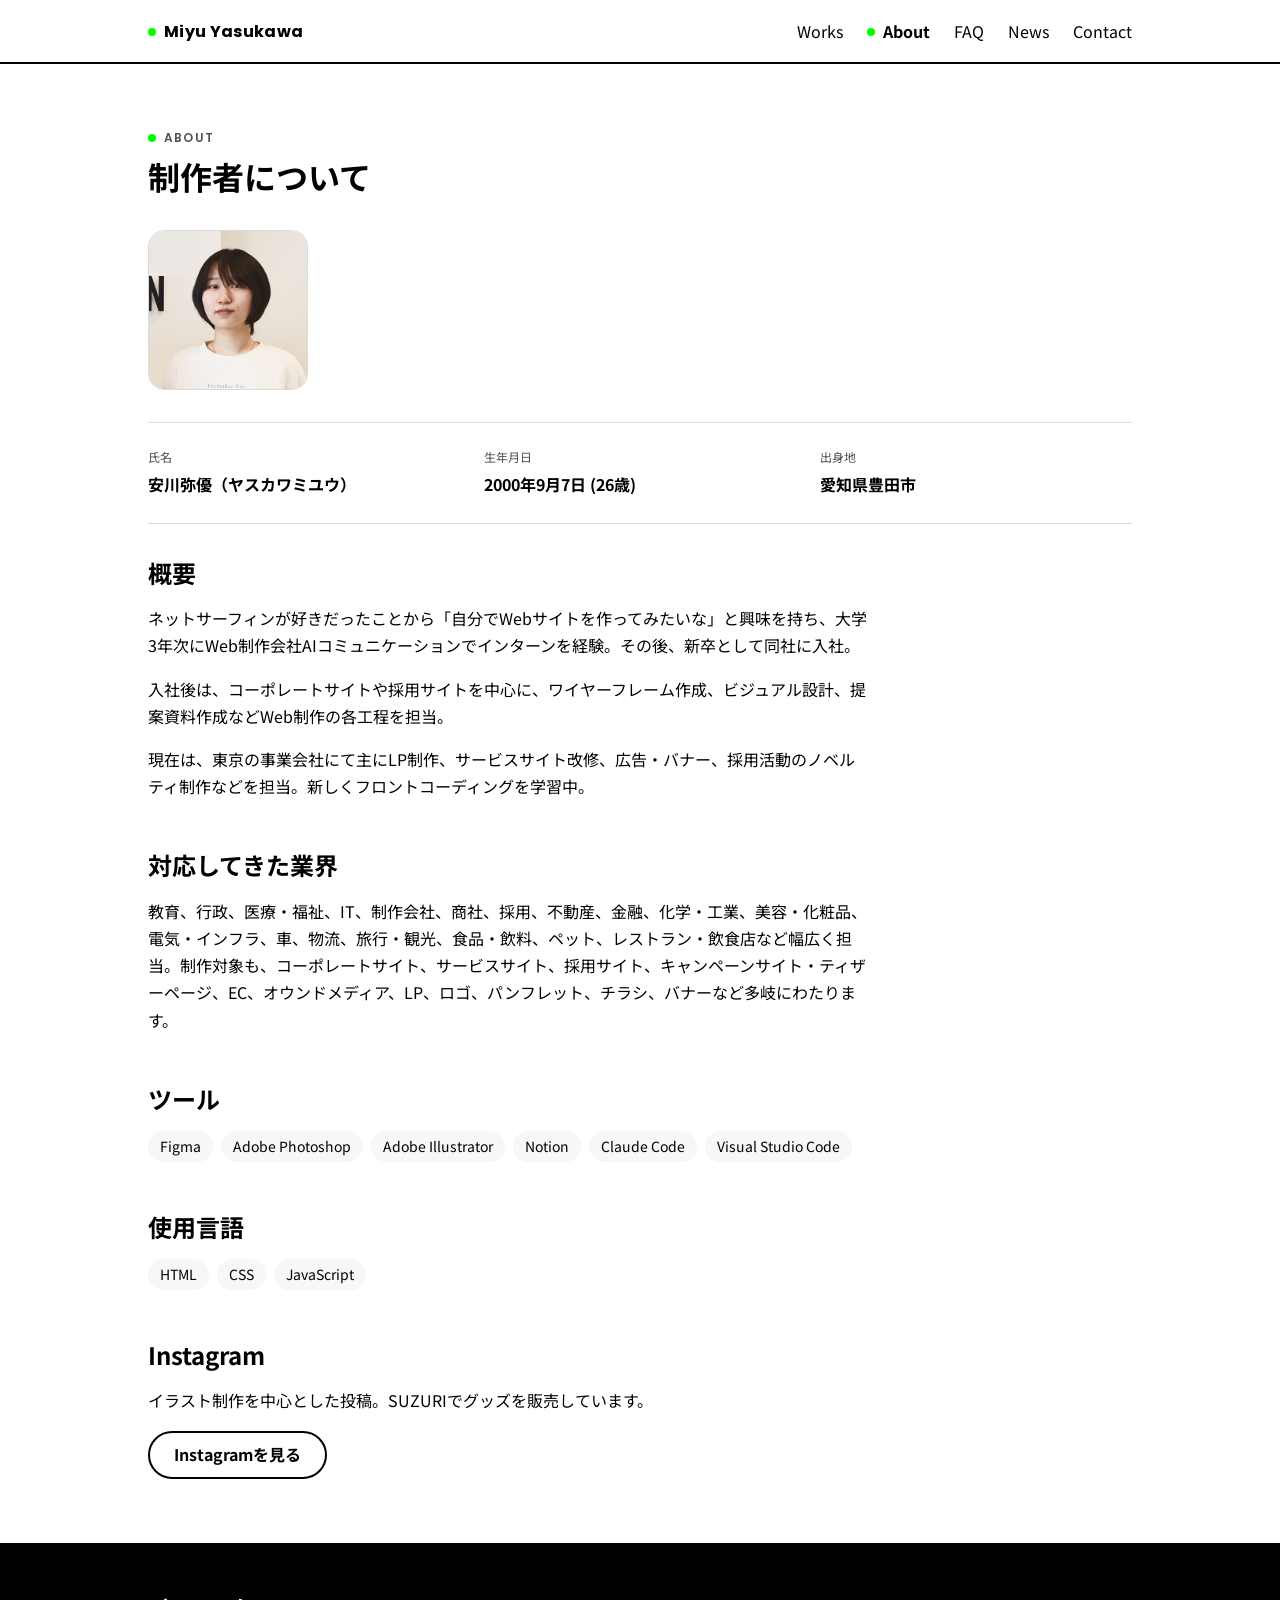
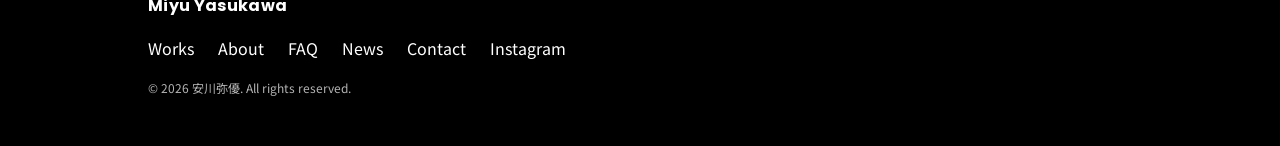
==== commit a6cf4ad6: "作品13〜15を追加（画像掲載）、作品説明を丁寧語に統一、表示名を安川弥優に変更" ====
--- a/about.html
+++ b/about.html
@@ -12,7 +12,7 @@
 <body>
   <header class="site-header">
     <div class="container header-inner">
-      <a href="index.html" class="logo"><span class="logo-dot" aria-hidden="true"></span>Miyu Sugiyama</a>
+      <a href="index.html" class="logo"><span class="logo-dot" aria-hidden="true"></span>Miyu Yasukawa</a>
       <button type="button" class="nav-toggle" aria-label="メニューを開く" aria-expanded="false">☰</button>
       <nav class="site-nav">
         <a href="works.html"><span class="dot" aria-hidden="true"></span>Works</a>
@@ -30,12 +30,12 @@
           <h1>制作者について</h1>
         </section>
 
-        <div class="profile-photo"><img src="images/profile/profile.jpg" alt="杉山弥優"></div>
+        <div class="profile-photo"><img src="images/profile/profile.jpg" alt="安川弥優"></div>
 
         <dl class="meta-grid about-meta">
           <div>
             <dt>氏名</dt>
-            <dd>杉山弥優（スギヤマミユウ）</dd>
+            <dd>安川弥優（ヤスカワミユウ）</dd>
           </div>
           <div>
             <dt>生年月日</dt>
@@ -89,7 +89,7 @@
 
   <footer class="site-footer">
     <div class="container">
-      <div class="logo">Miyu Sugiyama</div>
+      <div class="logo">Miyu Yasukawa</div>
       <nav class="foot-nav">
         <a href="works.html">Works</a>
         <a href="about.html">About</a>
@@ -98,7 +98,7 @@
         <a href="contact.html">Contact</a>
         <a href="https://www.instagram.com/illustrate_sugiyama/" target="_blank" rel="noopener">Instagram</a>
       </nav>
-      <p class="copy">© 2026 杉山弥優. All rights reserved.</p>
+      <p class="copy">© 2026 安川弥優. All rights reserved.</p>
     </div>
   </footer>
 
--- a/css/styles.css
+++ b/css/styles.css
@@ -8,15 +8,26 @@
   --waku-color-white:#FFFFFF;
   --waku-color-black:#000000;
   --waku-color-green:#00FF00;
-  --waku-color-gray-50:#F7F7F7;
-  --waku-color-gray-200:#E0E0E0;
-  --waku-color-gray-500:#757575;
+  --waku-color-neutral-3:#F7F7F7;
+  --waku-color-neutral-5:#F2F2F2;
+  --waku-color-neutral-9:#E8E8E8;
+  --waku-color-neutral-14:#DBDBDB;
+  --waku-color-neutral-32:#ADADAD;
+  --waku-color-neutral-68:#525252;
+  --waku-color-neutral-84:#292929;
+  --waku-color-green-3:#F7FFF7;
+  --waku-color-green-5:#F2FFF2;
+  --waku-color-green-9:#E8FFE8;
+  --waku-color-green-14:#DBFFDB;
+  --waku-color-green-32:#ADFFAD;
+  --waku-color-green-68:#52FF52;
+  --waku-color-green-84:#29FF29;
   /* 色：セマンティクス（意味の名前。使うのはこっち） */
   --waku-surface-primary:var(--waku-color-white);
-  --waku-surface-secondary:var(--waku-color-gray-50);
+  --waku-surface-secondary:var(--waku-color-neutral-3);
   --waku-text-primary:var(--waku-color-black);
-  --waku-text-secondary:var(--waku-color-gray-500);
-  --waku-border-default:var(--waku-color-gray-200);
+  --waku-text-secondary:var(--waku-color-neutral-68);
+  --waku-border-default:var(--waku-color-neutral-14);
   --waku-border-strong:var(--waku-color-black);
   --waku-accent:var(--waku-color-green);
   /* 文字 */
@@ -45,12 +56,14 @@
   --waku-space-32:32px;
   --waku-space-48:48px;
   --waku-space-64:64px;
+  /* コンテンツ幅 */
+  --waku-content-max:1080px;
 }
 
 *{margin:0;padding:0;box-sizing:border-box;}
 html{scroll-behavior:smooth;}
 body{
-  font-family:var(--waku-font-en),var(--waku-font-ja);
+  font-family:var(--waku-font-ja);
   font-size:var(--waku-font-size-body);
   line-height:var(--waku-line-height-body);
   color:var(--waku-text-primary);
@@ -61,9 +74,9 @@
 button{font:inherit;}
 :focus-visible{outline:2px solid var(--waku-border-strong);outline-offset:2px;}
 
-.container{max-width:1080px;margin:0 auto;padding:0 var(--waku-space-24);}
+.container{max-width:var(--waku-content-max);margin:0 auto;padding:0 var(--waku-space-24);}
 @media (min-width:768px){ .container{padding:0 var(--waku-space-48);} }
-.content{max-width:1080px;margin:0 auto;padding:0 var(--waku-space-24);width:100%;}
+.content{max-width:var(--waku-content-max);margin:0 auto;padding:0 var(--waku-space-24);width:100%;}
 @media (min-width:768px){ .content{padding:0 var(--waku-space-48);} }
 
 /* ===== Header ===== */
@@ -133,14 +146,14 @@
   display:inline-flex;align-items:center;justify-content:center;
   height:48px;padding:0 var(--waku-space-24);
   border-radius:var(--waku-radius-pill);
-  font-family:var(--waku-font-en),var(--waku-font-ja);
+  font-family:var(--waku-font-ja);
   font-size:var(--waku-font-size-body);font-weight:700;
   background:var(--waku-accent);color:var(--waku-text-primary);
   border:2px solid var(--waku-border-strong);
   cursor:pointer;text-decoration:none;
-  transition:box-shadow .12s ease, transform .12s ease;
-}
-.button:hover{box-shadow:var(--waku-shadow-floating);}
+  transition:box-shadow .18s ease, transform .18s cubic-bezier(.34,1.56,.64,1);
+}
+.button:hover{box-shadow:var(--waku-shadow-floating);transform:translateY(-4px);}
 .button:active{box-shadow:none;transform:translate(2px,4px);}
 .button.secondary{background:var(--waku-surface-primary);color:var(--waku-text-primary);}
 
@@ -180,8 +193,9 @@
   color:var(--waku-text-secondary);font-size:var(--waku-font-size-body-sm);
   transition:box-shadow .12s ease;
 }
-.work-thumb img{width:100%;height:100%;object-fit:cover;}
+.work-thumb img{width:100%;height:100%;object-fit:cover;transition:transform .3s ease;}
 .work-card:hover .work-thumb{box-shadow:var(--waku-shadow-floating);}
+.work-card:hover .work-thumb img{transform:scale(1.05);}
 .work-thumb-text{
   font-family:var(--waku-font-en);font-weight:700;
   font-size:var(--waku-font-size-display);letter-spacing:.04em;
@@ -212,19 +226,18 @@
 /* ===== Works:一覧 ===== */
 .works-title-row{display:flex;align-items:baseline;gap:var(--waku-space-12);flex-wrap:wrap;padding-top:var(--waku-space-48);}
 .works-title-row h1{font-size:var(--waku-font-size-display);font-weight:700;line-height:1.3;}
-.works-count{font-family:var(--waku-font-en);color:var(--waku-text-secondary);}
-.filter-pills{display:flex;flex-wrap:wrap;gap:var(--waku-space-8);margin:var(--waku-space-24) 0 var(--waku-space-32);}
+.works-count{font-family:var(--waku-font-ja);color:var(--waku-text-secondary);}
+/* 絞り込みタブ：WAKU Tag のラインタイプ（下線で選択中を示す） */
+.filter-pills{display:flex;flex-wrap:wrap;gap:var(--waku-space-24);border-bottom:1px solid var(--waku-border-default);margin:var(--waku-space-24) 0 var(--waku-space-32);}
 .filter-pill{
-  padding:var(--waku-space-8) var(--waku-space-16);
-  border-radius:var(--waku-radius-pill);
-  border:2px solid var(--waku-border-default);
-  background:var(--waku-surface-primary);color:var(--waku-text-primary);
-  font-size:var(--waku-font-size-body-sm);cursor:pointer;
-  transition:border-color .12s ease, background .12s ease;
-}
-.filter-pill:hover{border-color:var(--waku-border-strong);}
+  font-family:inherit;
+  font-size:var(--waku-font-size-caption);color:var(--waku-text-secondary);line-height:1.6;
+  padding:var(--waku-space-8) var(--waku-space-4);margin-bottom:-1px;
+  background:none;border:none;border-bottom:2px solid transparent;cursor:pointer;
+}
+.filter-pill:hover{color:var(--waku-text-primary);}
 .filter-pill.is-active{
-  background:var(--waku-accent);border-color:var(--waku-border-strong);font-weight:700;
+  color:var(--waku-text-primary);border-bottom-color:var(--waku-border-strong);
 }
 
 /* ===== Works:詳細 ===== */
@@ -336,7 +349,7 @@
 .faq-question-text{display:flex;flex-direction:column;gap:var(--waku-space-4);}
 .news-date{
   display:block;color:var(--waku-text-secondary);
-  font-family:var(--waku-font-en);
+  font-family:var(--waku-font-ja);
   font-size:var(--waku-font-size-caption);font-weight:400;letter-spacing:.05em;
 }
 
@@ -372,7 +385,8 @@
   font-size:var(--waku-font-size-heading);line-height:1;
   cursor:pointer;
 }
-.detail-modal-close:hover{box-shadow:var(--waku-shadow-floating);}
+.detail-modal-close{transition:box-shadow .18s ease, transform .18s cubic-bezier(.34,1.56,.64,1);}
+.detail-modal-close:hover{box-shadow:var(--waku-shadow-floating);transform:translateY(-2px);}
 
 /* ===== Footer ===== */
 .site-footer{
@@ -388,7 +402,7 @@
 .site-footer .copy{
   font-size:var(--waku-font-size-caption);
   color:var(--waku-color-white);opacity:.7;
-  font-family:var(--waku-font-en);
+  font-family:var(--waku-font-ja);
 }
 
 /* ===== レスポンシブ ===== */
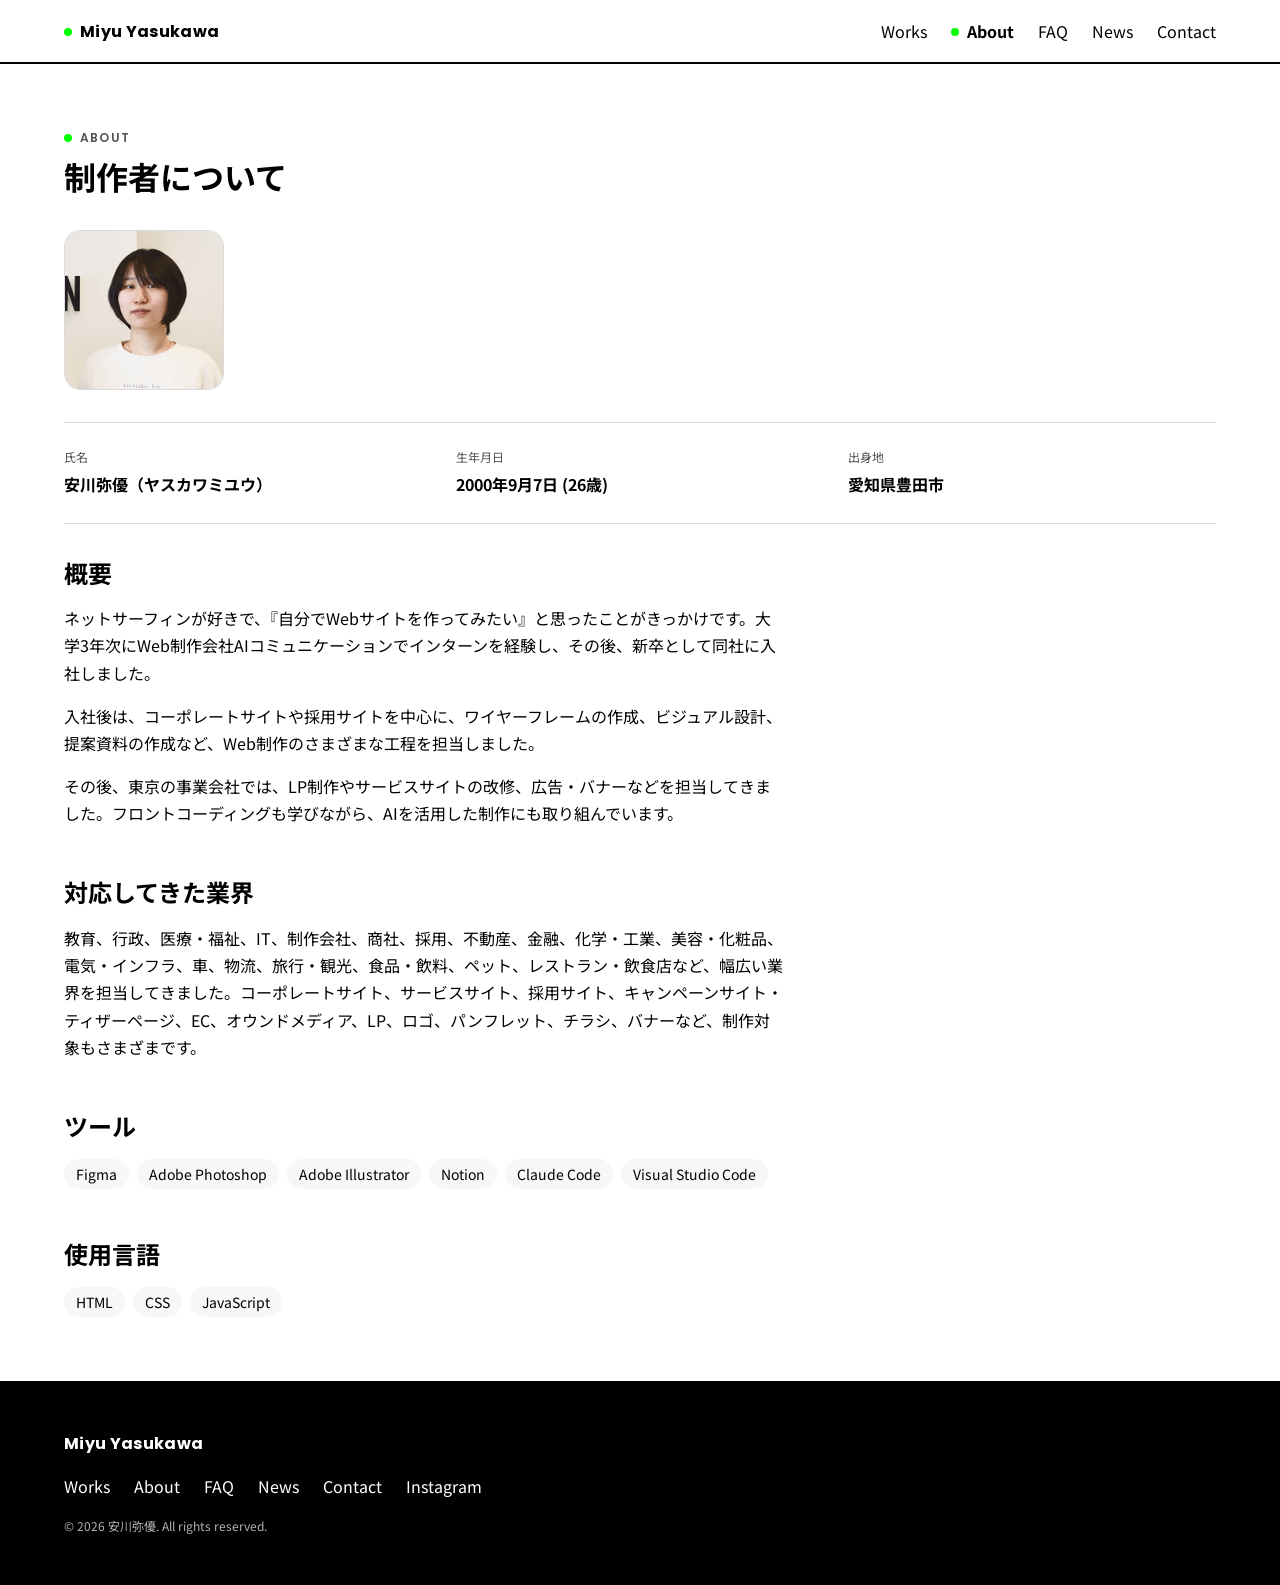
==== commit 29308155: "Aboutの文章リライトを反映（概要・業界、Instagram欄を削除）" ====
--- a/about.html
+++ b/about.html
@@ -49,14 +49,14 @@
 
         <section class="work-detail-section">
           <h2>概要</h2>
-          <p>ネットサーフィンが好きだったことから「自分でWebサイトを作ってみたいな」と興味を持ち、大学3年次にWeb制作会社AIコミュニケーションでインターンを経験。その後、新卒として同社に入社。</p>
-          <p>入社後は、コーポレートサイトや採用サイトを中心に、ワイヤーフレーム作成、ビジュアル設計、提案資料作成などWeb制作の各工程を担当。</p>
-          <p>現在は、東京の事業会社にて主にLP制作、サービスサイト改修、広告・バナー、採用活動のノベルティ制作などを担当。新しくフロントコーディングを学習中。</p>
+          <p>ネットサーフィンが好きで、『自分でWebサイトを作ってみたい』と思ったことがきっかけです。大学3年次にWeb制作会社AIコミュニケーションでインターンを経験し、その後、新卒として同社に入社しました。</p>
+          <p>入社後は、コーポレートサイトや採用サイトを中心に、ワイヤーフレームの作成、ビジュアル設計、提案資料の作成など、Web制作のさまざまな工程を担当しました。</p>
+          <p>その後、東京の事業会社では、LP制作やサービスサイトの改修、広告・バナーなどを担当してきました。フロントコーディングも学びながら、AIを活用した制作にも取り組んでいます。</p>
         </section>
 
         <section class="work-detail-section">
           <h2>対応してきた業界</h2>
-          <p>教育、行政、医療・福祉、IT、制作会社、商社、採用、不動産、金融、化学・工業、美容・化粧品、電気・インフラ、車、物流、旅行・観光、食品・飲料、ペット、レストラン・飲食店など幅広く担当。制作対象も、コーポレートサイト、サービスサイト、採用サイト、キャンペーンサイト・ティザーページ、EC、オウンドメディア、LP、ロゴ、パンフレット、チラシ、バナーなど多岐にわたります。</p>
+          <p>教育、行政、医療・福祉、IT、制作会社、商社、採用、不動産、金融、化学・工業、美容・化粧品、電気・インフラ、車、物流、旅行・観光、食品・飲料、ペット、レストラン・飲食店など、幅広い業界を担当してきました。コーポレートサイト、サービスサイト、採用サイト、キャンペーンサイト・ティザーページ、EC、オウンドメディア、LP、ロゴ、パンフレット、チラシ、バナーなど、制作対象もさまざまです。</p>
         </section>
 
         <section class="work-detail-section">
@@ -80,11 +80,6 @@
           </div>
         </section>
 
-        <section class="work-detail-section">
-          <h2>Instagram</h2>
-          <p>イラスト制作を中心とした投稿。SUZURIでグッズを販売しています。</p>
-          <p><a href="https://www.instagram.com/illustrate_sugiyama/" class="button secondary" target="_blank" rel="noopener">Instagramを見る</a></p>
-        </section>
   </main>
 
   <footer class="site-footer">
--- a/css/styles.css
+++ b/css/styles.css
@@ -57,7 +57,7 @@
   --waku-space-48:48px;
   --waku-space-64:64px;
   /* コンテンツ幅 */
-  --waku-content-max:1080px;
+  --waku-content-max:1600px;
 }
 
 *{margin:0;padding:0;box-sizing:border-box;}
@@ -74,10 +74,10 @@
 button{font:inherit;}
 :focus-visible{outline:2px solid var(--waku-border-strong);outline-offset:2px;}
 
-.container{max-width:var(--waku-content-max);margin:0 auto;padding:0 var(--waku-space-24);}
-@media (min-width:768px){ .container{padding:0 var(--waku-space-48);} }
-.content{max-width:var(--waku-content-max);margin:0 auto;padding:0 var(--waku-space-24);width:100%;}
-@media (min-width:768px){ .content{padding:0 var(--waku-space-48);} }
+.container{max-width:var(--waku-content-max);margin:0 auto;padding:0 max(24px, 5vw);}
+
+.content{max-width:var(--waku-content-max);margin:0 auto;padding:0 max(24px, 5vw);width:100%;}
+
 
 /* ===== Header ===== */
 .site-header{
@@ -141,6 +141,115 @@
 .hero-profile{max-width:640px;margin-top:var(--waku-space-24);}
 .hero-actions{display:flex;gap:var(--waku-space-16);flex-wrap:wrap;margin-top:var(--waku-space-32);}
 
+/* ===== Hero 分割レイアウト(TOP MV) =====
+   左:PORTFOLIOの大きな文字とプロフィール / 右:作品画像が下から上へ流れ続ける列 */
+.hero-split{
+  display:grid;grid-template-columns:minmax(0,5fr) minmax(0,7fr);
+  gap:var(--waku-space-48);align-items:center;
+  width:100vw;margin-left:calc(50% - 50vw);
+  padding-left:calc((100vw - min(100vw, var(--waku-content-max))) / 2 + max(24px, 5vw));
+  padding-right:0;
+  position:relative;overflow:hidden;
+  padding-top:var(--waku-space-32);padding-bottom:var(--waku-space-32);
+}
+/* MVは画面の高さいっぱい(スティッキーヘッダー64pxを引いた分) */
+@media (min-width:881px){
+  .hero-split{min-height:calc(100vh - 64px);min-height:calc(100svh - 64px);align-items:stretch;}
+  .hero-text{align-self:center;}
+  /* 傾けると四隅が内側に引っ込むので、縦に120px長くして上下にはみ出させて埋める。
+     横は拡大を控えめにし、全体を右へ寄せて左の文章に被らないようにする（余白は translateX で調整） */
+  .hero-flow{height:calc(100% + 120px);align-self:center;transform:translateX(88px) rotate(-5deg) scale(1.1);}
+}
+.hero-portfolio{
+  font-family:var(--waku-font-en);font-weight:700;
+  font-size:clamp(52px, 6.2vw, 88px);line-height:1.05;letter-spacing:.01em;
+  display:flex;align-items:flex-start;
+}
+.hero-portfolio-dot{
+  width:10px;height:10px;border-radius:50%;background:var(--waku-accent);
+  flex:none;margin-top:.35em;margin-left:var(--waku-space-8);
+}
+/* タイプライターのカーソル(末尾で点滅する縦棒) */
+.hero-type::after{
+  content:"";display:inline-block;
+  width:.055em;height:.72em;margin-left:.07em;
+  background:var(--waku-text-primary);
+  vertical-align:baseline;
+  animation:heroCaretBlink .85s steps(1) infinite;
+}
+@keyframes heroCaretBlink{
+  0%, 49%{opacity:1;}
+  50%, 100%{opacity:0;}
+}
+@media (prefers-reduced-motion: reduce){
+  .hero-type::after{animation:none;opacity:0;}
+}
+.hero-tagline{
+  margin-top:var(--waku-space-16);
+  color:var(--waku-text-secondary);font-size:var(--waku-font-size-body);
+}
+.hero-split h1{font-size:var(--waku-font-size-heading);margin:var(--waku-space-32) 0 var(--waku-space-8);}
+.hero-flow{
+  display:grid;grid-template-columns:repeat(3, 1fr);gap:var(--waku-space-16);
+  height:min(82vh, 720px);overflow:hidden;
+  /* 参考イメージのように、画像の列全体を左へ少し傾ける(はみ出しはヒーロー側で隠す) */
+  transform:rotate(-5deg) scale(1.1);
+  -webkit-mask-image:linear-gradient(to bottom, transparent, #000 4%, #000 97%, transparent);
+  mask-image:linear-gradient(to bottom, transparent, #000 4%, #000 97%, transparent);
+}
+/* スクロールを促すサイン(左下) */
+.hero-scroll{
+  position:absolute;z-index:2;
+  left:calc((100vw - min(100vw, var(--waku-content-max))) / 2 + max(24px, 5vw));
+  bottom:var(--waku-space-24);
+  display:flex;flex-direction:column;align-items:center;gap:var(--waku-space-8);
+}
+.hero-scroll-text{
+  font-family:var(--waku-font-en);font-weight:600;
+  font-size:var(--waku-font-size-caption);letter-spacing:.24em;
+  color:var(--waku-text-secondary);
+}
+.hero-scroll-line{
+  position:relative;display:block;
+  width:2px;height:56px;border-radius:2px;
+  background:var(--waku-border-default);overflow:hidden;
+}
+.hero-scroll-line::after{
+  content:"";position:absolute;left:0;top:-40%;
+  width:100%;height:40%;border-radius:2px;
+  background:var(--waku-accent);
+  animation:heroScrollDot 1.8s ease-in-out infinite;
+}
+@keyframes heroScrollDot{
+  0%{top:-40%;}
+  60%, 100%{top:100%;}
+}
+@media (prefers-reduced-motion: reduce){
+  .hero-scroll-line::after{animation:none;top:0;}
+}
+.hero-col{overflow:hidden;}
+.hero-track{display:flex;flex-direction:column;animation:heroFlowUp 60s linear infinite;}
+.hero-col:nth-child(2) .hero-track{animation-duration:78s;}
+.hero-col:nth-child(3) .hero-track{animation-duration:68s;}
+.hero-track img{
+  width:100%;height:auto;display:block;
+  border-radius:var(--waku-radius-md);
+  margin-bottom:var(--waku-space-16);
+}
+.hero-flow:hover .hero-track{animation-play-state:paused;}
+@keyframes heroFlowUp{
+  from{transform:translateY(0);}
+  to{transform:translateY(-50%);}
+}
+@media (prefers-reduced-motion: reduce){
+  .hero-track{animation:none;}
+}
+@media (max-width:880px){
+  .hero-split{grid-template-columns:1fr;gap:var(--waku-space-32);padding-right:calc((100vw - min(100vw, var(--waku-content-max))) / 2 + max(24px, 5vw));}
+  .hero-flow{grid-template-columns:repeat(2, 1fr);height:420px;}
+  .hero-col:nth-child(3){display:none;}
+}
+
 /* ===== Button ===== */
 .button{
   display:inline-flex;align-items:center;justify-content:center;
@@ -258,6 +367,15 @@
   border-radius:var(--waku-radius-lg);border:1px solid var(--waku-border-default);
 }
 .work-detail-section{margin-bottom:var(--waku-space-48);}
+/* 文章の下に置く画像（バナーなど、元の比率のまま1列に並べる。切り取らない） */
+.work-gallery-below{
+  display:flex;flex-direction:column;
+  gap:var(--waku-space-16);margin-bottom:var(--waku-space-48);
+}
+.work-gallery-below img{
+  width:100%;height:auto;display:block;
+  border-radius:var(--waku-radius-lg);border:1px solid var(--waku-border-default);
+}
 .work-detail-section h2{
   font-size:var(--waku-font-size-heading);font-weight:700;
   line-height:1.4;margin-bottom:var(--waku-space-16);
